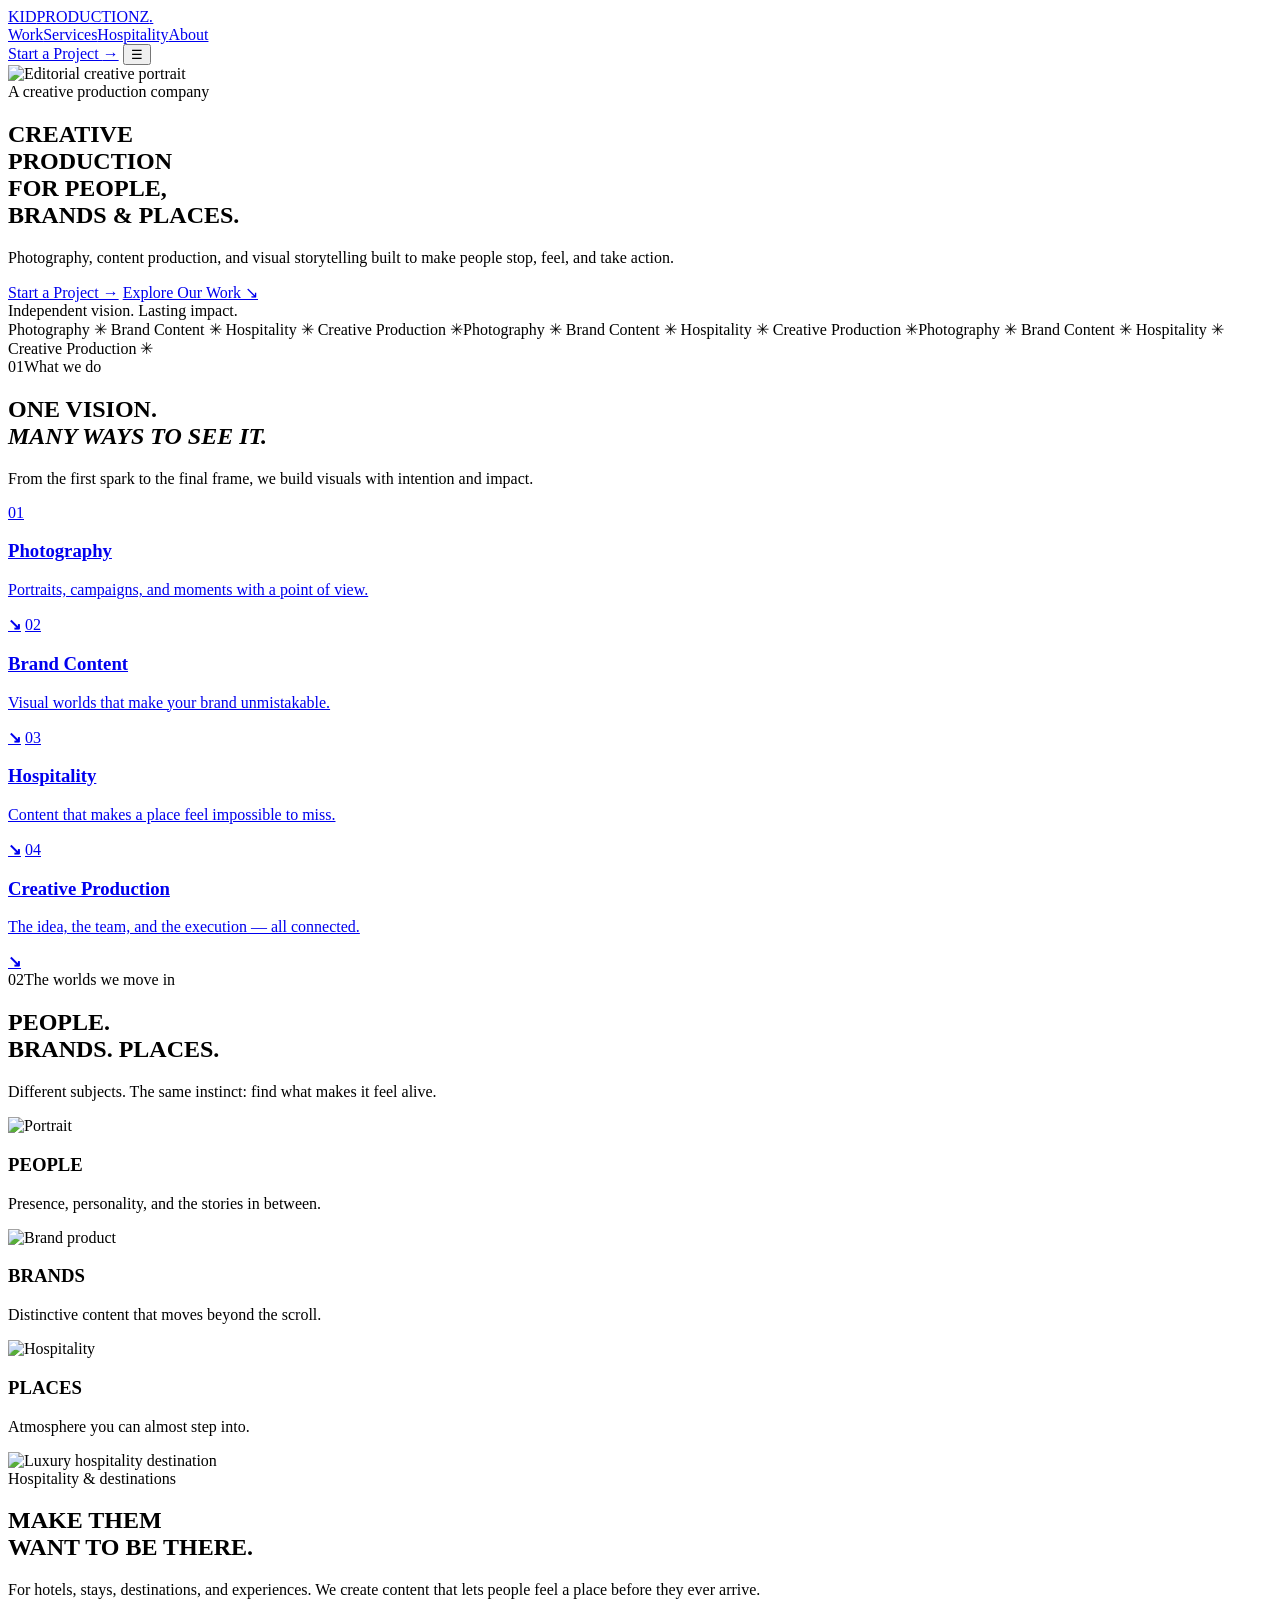
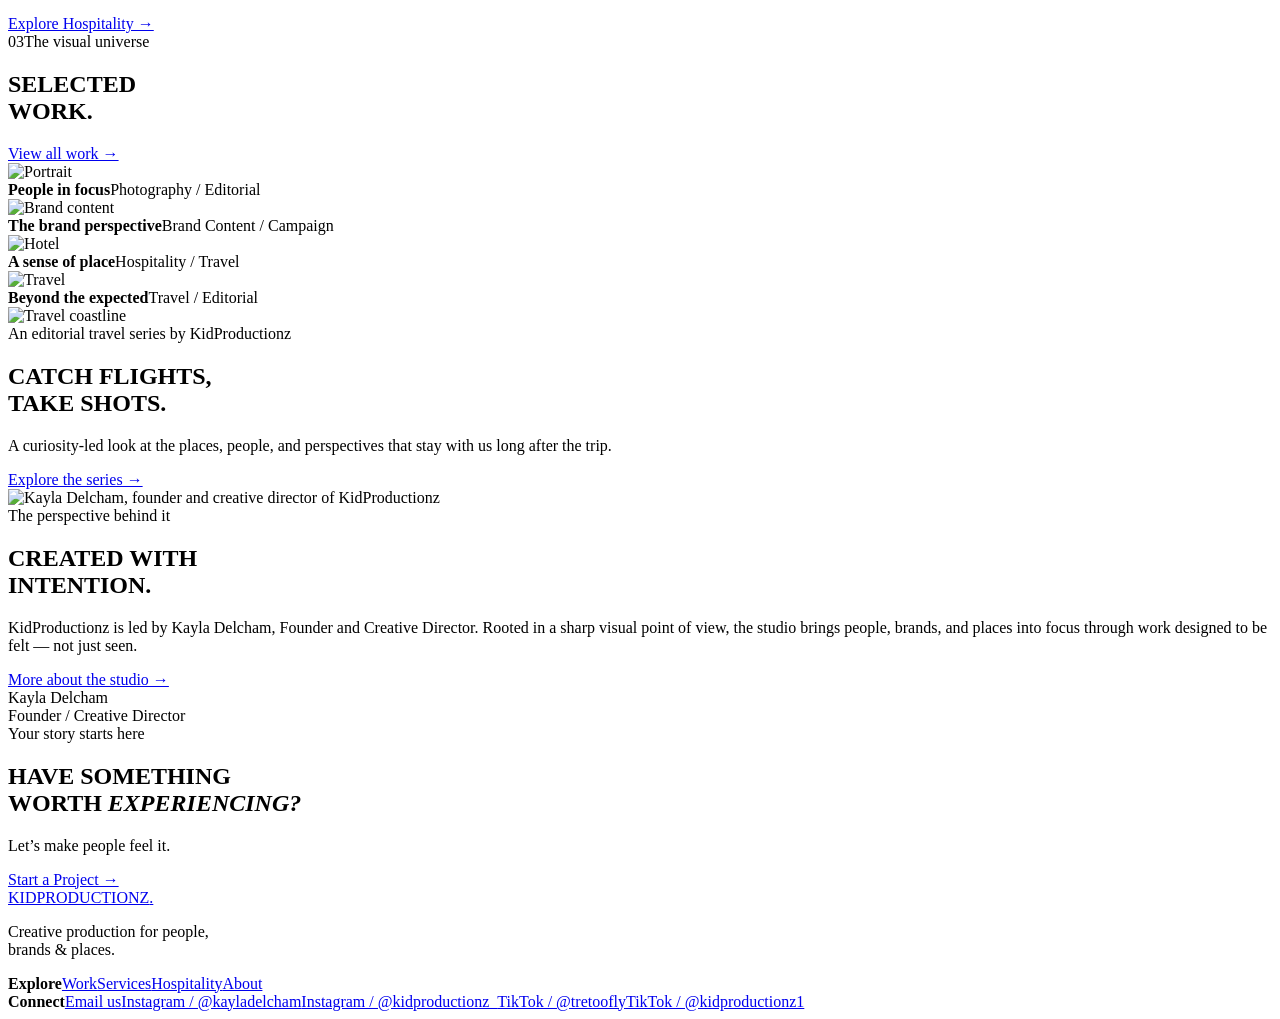
==== index.html @ 5177ef19 "Migrate KidProductionz site from Lovable" ====
<!doctype html>
<html lang="en">
<head>
  <meta charset="UTF-8" />
  <meta name="viewport" content="width=device-width, initial-scale=1.0" />
  <meta name="description" content="KidProductionz creates photography, brand content, hospitality content, and visual stories that make people stop, feel, and take action." />
  <title>KidProductionz — Creative Production for People, Brands & Places</title>
  <link rel="preconnect" href="https://fonts.googleapis.com">
  <link rel="preconnect" href="https://fonts.gstatic.com" crossorigin>
  <link href="https://fonts.googleapis.com/css2?family=Bebas+Neue&family=Manrope:wght@400;500;600;700;800&display=swap" rel="stylesheet">
  <link rel="stylesheet" href="styles.css" />
</head>
<body>
  <header class="site-header">
    <a class="wordmark" href="./">KID<span>PRODUCTIONZ</span><i>.</i></a>
    <nav class="desktop-nav">
      <a href="work/">Work</a><a href="services/">Services</a><a href="hospitality/">Hospitality</a><a href="about/">About</a>
    </nav>
    <a class="header-cta" href="start-project/">Start a Project <span>→</span></a>
    <button class="menu-toggle" aria-label="Open navigation">☰</button>
  </header>
  <nav class="mobile-nav" hidden>
    <a href="work/">Work</a><a href="services/">Services</a><a href="hospitality/">Hospitality</a><a href="about/">About</a><a href="start-project/">Start a Project</a>
  </nav>

  <main>
    <section class="hero">
      <img class="hero-image" src="https://images.unsplash.com/photo-1515886657613-9f3515b0c78f?auto=format&fit=crop&w=1800&q=85" alt="Editorial creative portrait" />
      <div class="hero-content">
        <span class="eyebrow"><span class="blue-dot"></span>A creative production company</span>
        <h1>CREATIVE<br>PRODUCTION<br>FOR PEOPLE,<br><span>BRANDS & PLACES.</span></h1>
        <div class="hero-bottom">
          <p>Photography, content production, and visual storytelling built to make people stop, feel, and take action.</p>
          <div class="hero-actions">
            <a class="button primary" href="start-project/">Start a Project →</a>
            <a class="text-link" href="work/">Explore Our Work ↘</a>
          </div>
        </div>
      </div>
      <div class="hero-side-note">Independent vision. Lasting impact.</div>
    </section>

    <div class="ticker"><div class="ticker-track"><span>Photography ✳ Brand Content ✳ Hospitality ✳ Creative Production ✳</span><span>Photography ✳ Brand Content ✳ Hospitality ✳ Creative Production ✳</span><span>Photography ✳ Brand Content ✳ Hospitality ✳ Creative Production ✳</span></div></div>

    <section class="section content-wrap">
      <div class="section-label"><span>01</span><span>What we do</span></div>
      <div class="section-lead"><h2>ONE VISION.<br><em>MANY WAYS TO SEE IT.</em></h2><p>From the first spark to the final frame, we build visuals with intention and impact.</p></div>
      <div class="service-list">
        <a href="services/" class="service-row"><span>01</span><h3>Photography</h3><p>Portraits, campaigns, and moments with a point of view.</p><b>↘</b></a>
        <a href="services/" class="service-row"><span>02</span><h3>Brand Content</h3><p>Visual worlds that make your brand unmistakable.</p><b>↘</b></a>
        <a href="services/" class="service-row"><span>03</span><h3>Hospitality</h3><p>Content that makes a place feel impossible to miss.</p><b>↘</b></a>
        <a href="services/" class="service-row"><span>04</span><h3>Creative Production</h3><p>The idea, the team, and the execution — all connected.</p><b>↘</b></a>
      </div>
    </section>

    <section class="section stories">
      <div class="content-wrap">
        <div class="section-label"><span>02</span><span>The worlds we move in</span></div>
        <div class="section-lead"><h2>PEOPLE.<br>BRANDS. PLACES.</h2><p>Different subjects. The same instinct: find what makes it feel alive.</p></div>
        <div class="story-grid">
          <article><img src="https://images.unsplash.com/photo-1524504388940-b1c1722653e1?auto=format&fit=crop&w=900&q=85" alt="Portrait"><div class="story-caption"><h3>PEOPLE</h3><p>Presence, personality, and the stories in between.</p></div></article>
          <article><img src="https://images.unsplash.com/photo-1523275335684-37898b6baf30?auto=format&fit=crop&w=900&q=85" alt="Brand product"><div class="story-caption"><h3>BRANDS</h3><p>Distinctive content that moves beyond the scroll.</p></div></article>
          <article><img src="https://images.unsplash.com/photo-1566073771259-6a8506099945?auto=format&fit=crop&w=1100&q=85" alt="Hospitality"><div class="story-caption"><h3>PLACES</h3><p>Atmosphere you can almost step into.</p></div></article>
        </div>
      </div>
    </section>

    <section class="feature hospitality-feature">
      <img src="https://images.unsplash.com/photo-1566073771259-6a8506099945?auto=format&fit=crop&w=1900&q=85" alt="Luxury hospitality destination">
      <div class="feature-overlay"></div>
      <div class="feature-content content-wrap"><span class="eyebrow"><span class="blue-dot"></span>Hospitality & destinations</span><h2>MAKE THEM<br>WANT TO BE THERE.</h2><p>For hotels, stays, destinations, and experiences. We create content that lets people feel a place before they ever arrive.</p><a class="text-link" href="hospitality/">Explore Hospitality →</a></div>
    </section>

    <section class="section content-wrap">
      <div class="section-label"><span>03</span><span>The visual universe</span></div>
      <div class="work-head"><h2>SELECTED<br>WORK.</h2><a class="text-link" href="work/">View all work →</a></div>
      <div class="work-grid">
        <article><img src="https://images.unsplash.com/photo-1534528741775-53994a69daeb?auto=format&fit=crop&w=1000&q=85" alt="Portrait"><div class="work-meta"><strong>People in focus</strong><span>Photography / Editorial</span></div></article>
        <article><img src="https://images.unsplash.com/photo-1542291026-7eec264c27ff?auto=format&fit=crop&w=1000&q=85" alt="Brand content"><div class="work-meta"><strong>The brand perspective</strong><span>Brand Content / Campaign</span></div></article>
        <article><img src="https://images.unsplash.com/photo-1542314831-068cd1dbfeeb?auto=format&fit=crop&w=1200&q=85" alt="Hotel"><div class="work-meta"><strong>A sense of place</strong><span>Hospitality / Travel</span></div></article>
        <article><img src="https://images.unsplash.com/photo-1507525428034-b723cf961d3e?auto=format&fit=crop&w=1200&q=85" alt="Travel"><div class="work-meta"><strong>Beyond the expected</strong><span>Travel / Editorial</span></div></article>
      </div>
    </section>

    <section class="feature flights-feature">
      <img src="https://images.unsplash.com/photo-1507525428034-b723cf961d3e?auto=format&fit=crop&w=1900&q=85" alt="Travel coastline">
      <div class="feature-overlay"></div>
      <div class="feature-content content-wrap"><span class="eyebrow"><span class="blue-dot"></span>An editorial travel series by KidProductionz</span><h2>CATCH FLIGHTS,<br>TAKE SHOTS.</h2><p>A curiosity-led look at the places, people, and perspectives that stay with us long after the trip.</p><a class="text-link" href="work/">Explore the series →</a></div>
    </section>

    <section class="founder section content-wrap">
      <div class="founder-visual"><img src="assets/kayla-founder.webp" alt="Kayla Delcham, founder and creative director of KidProductionz"></div>
      <div class="founder-copy"><span class="eyebrow"><span class="blue-dot"></span>The perspective behind it</span><h2>CREATED WITH<br>INTENTION.</h2><p>KidProductionz is led by Kayla Delcham, Founder and Creative Director. Rooted in a sharp visual point of view, the studio brings people, brands, and places into focus through work designed to be felt — not just seen.</p><a class="text-link" href="about/">More about the studio →</a><div class="founder-signoff">Kayla Delcham<br><span>Founder / Creative Director</span></div></div>
    </section>

    <section class="project-cta"><div class="content-wrap"><span class="eyebrow">Your story starts here</span><h2>HAVE SOMETHING<br>WORTH <em>EXPERIENCING?</em></h2><div class="cta-bottom"><p>Let’s make people feel it.</p><a class="button dark" href="start-project/">Start a Project →</a></div></div></section>
  </main>

  <footer class="site-footer content-wrap"><div><a class="footer-wordmark" href="./">KIDPRODUCTIONZ<span>.</span></a><p>Creative production for people,<br>brands & places.</p></div><div class="footer-links"><div><b>Explore</b><a href="work/">Work</a><a href="services/">Services</a><a href="hospitality/">Hospitality</a><a href="about/">About</a></div><div><b>Connect</b><a href="mailto:kid.productionz1@gmail.com">Email us</a><a href="https://instagram.com/kayladelcham">Instagram / @kayladelcham</a><a href="https://instagram.com/kidproductionz_">Instagram / @kidproductionz_</a><a href="https://tiktok.com/@tretoofly">TikTok / @tretoofly</a><a href="https://tiktok.com/@kidproductionz1">TikTok / @kidproductionz1</a></div></div></footer>
  <script src="script.js"></script>
</body>
</html>
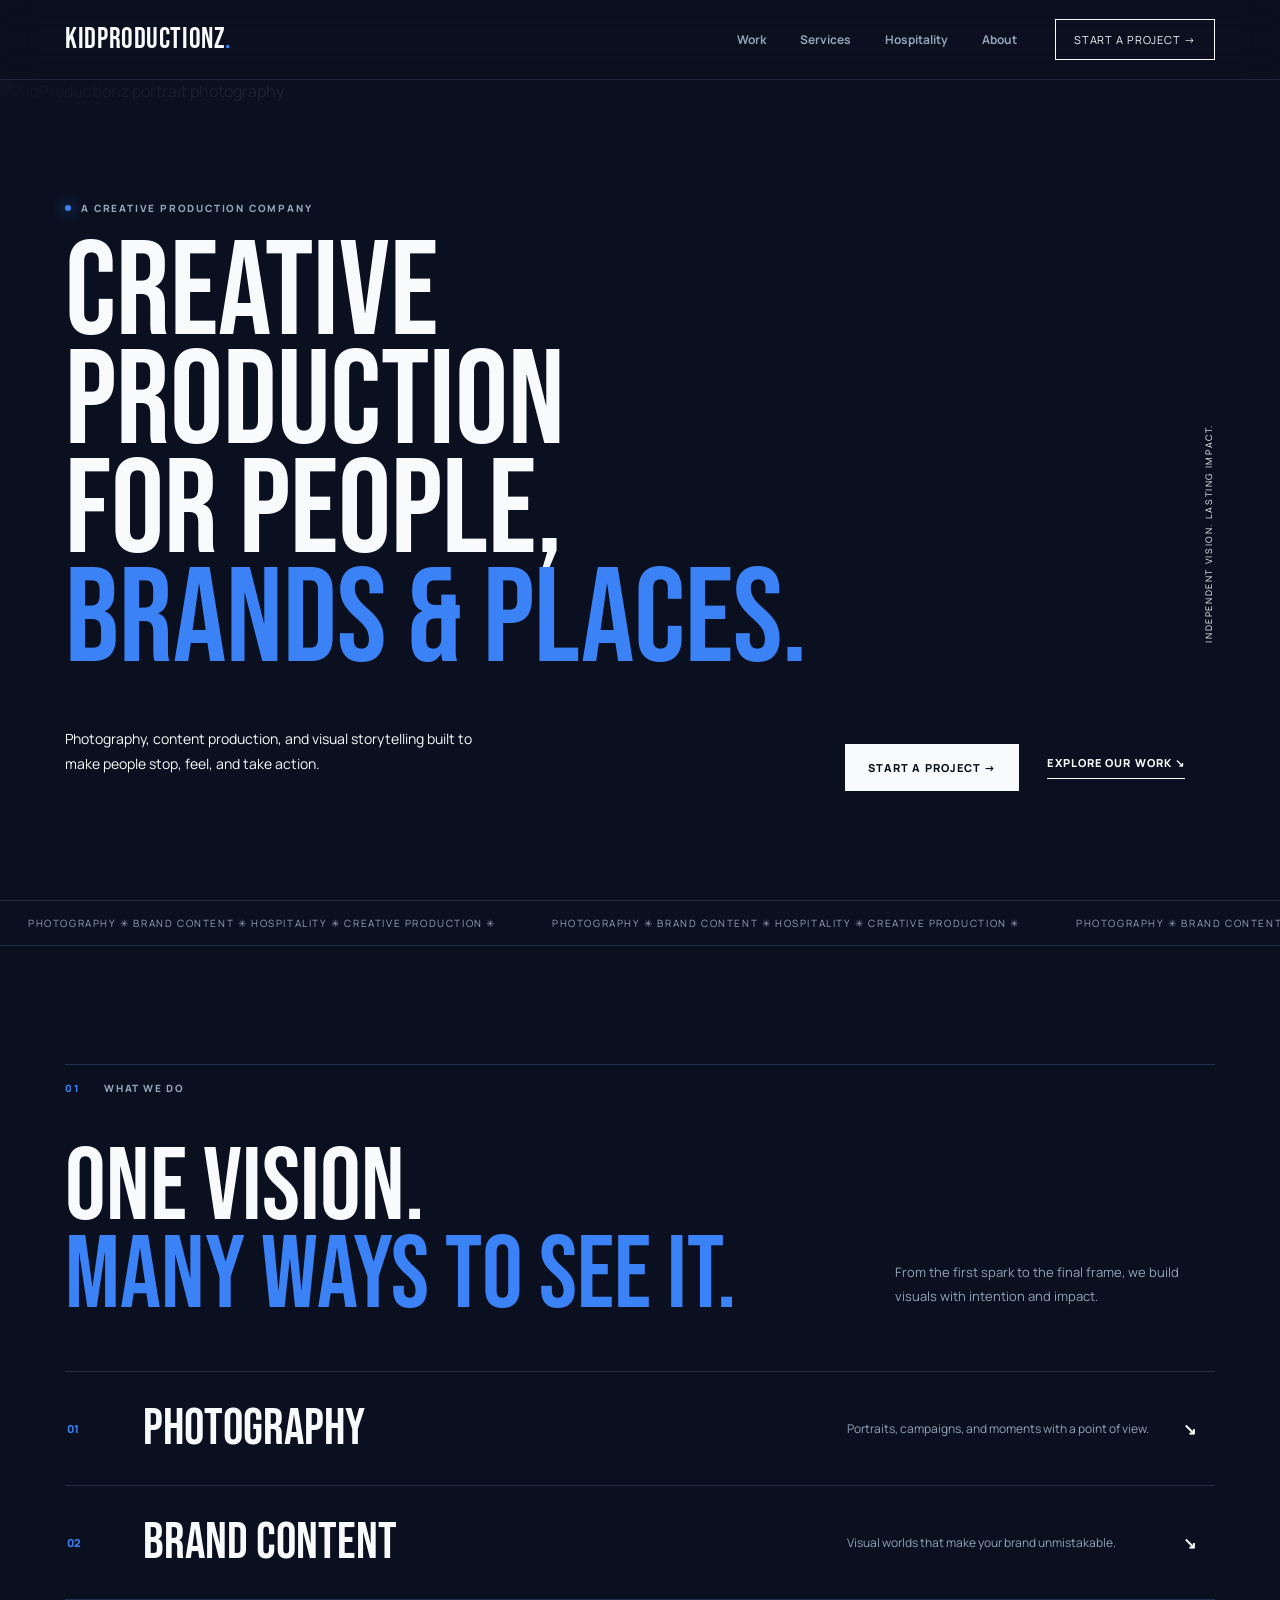
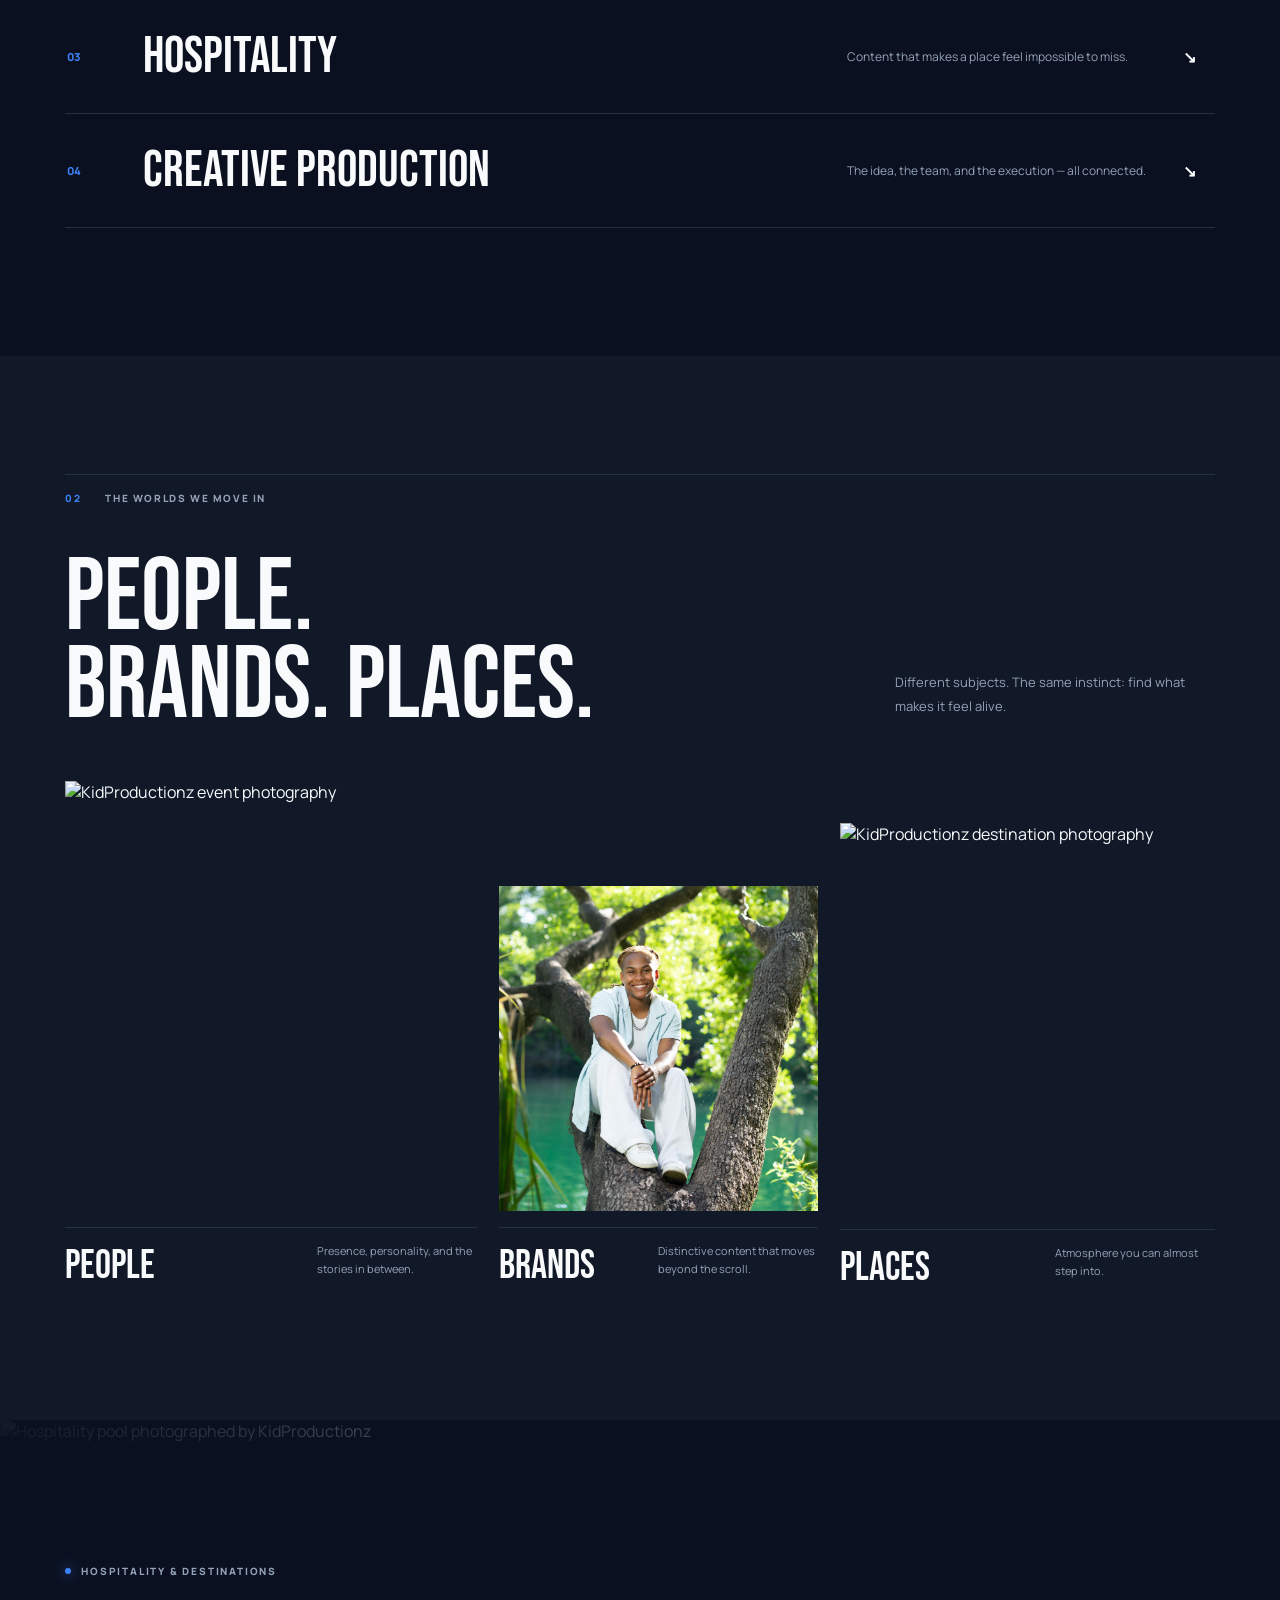
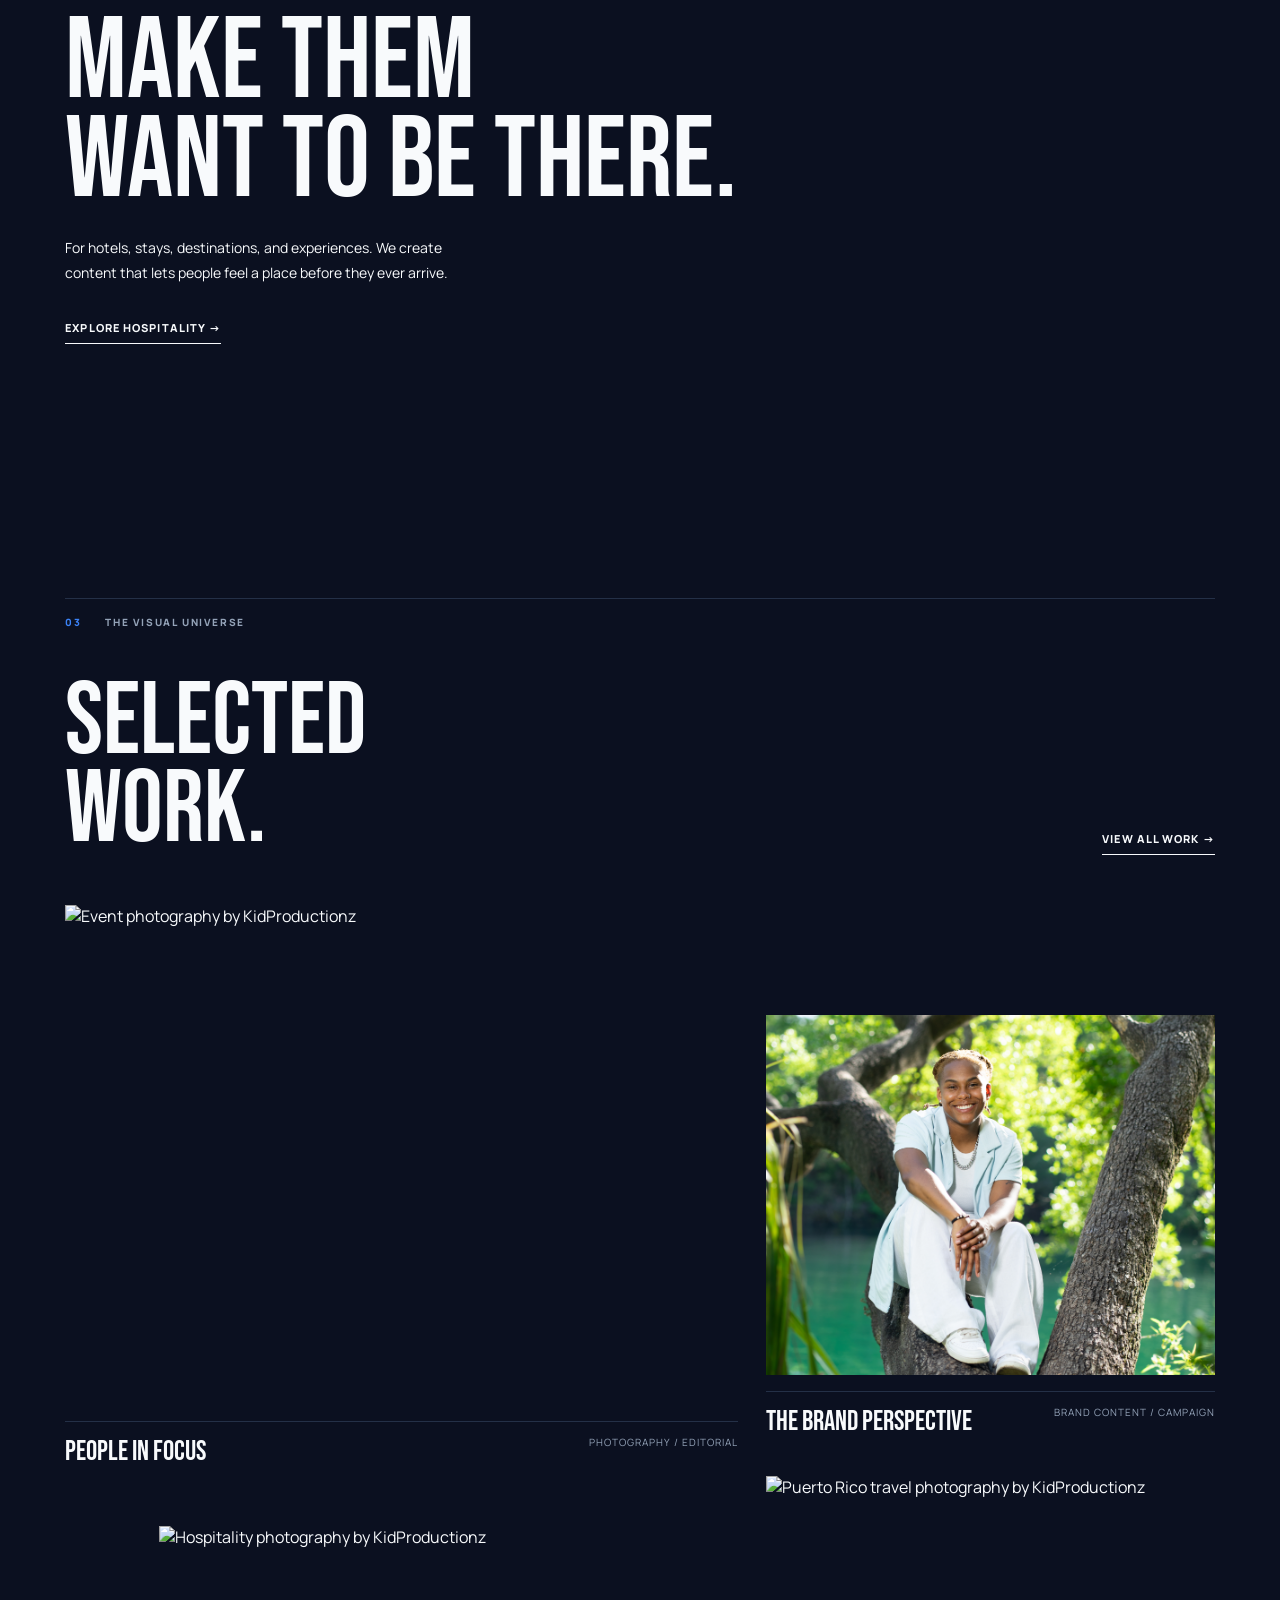
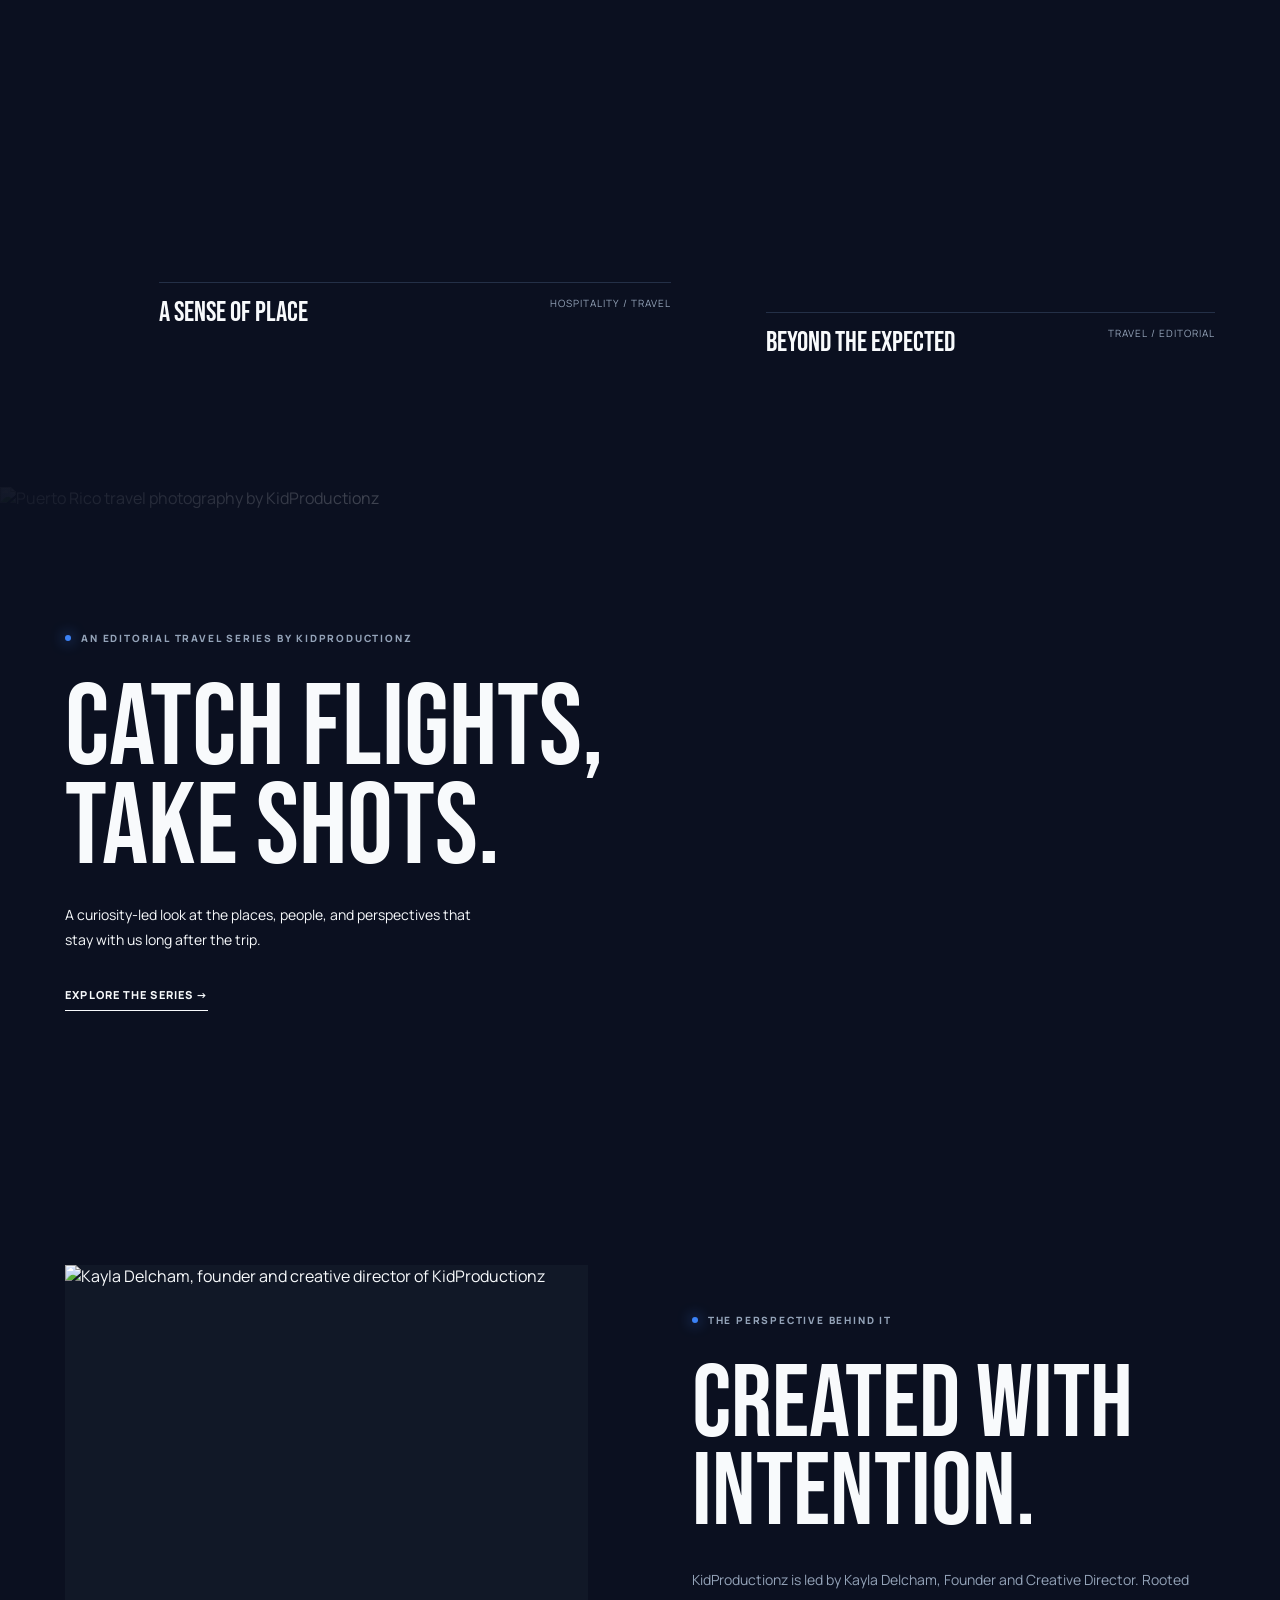
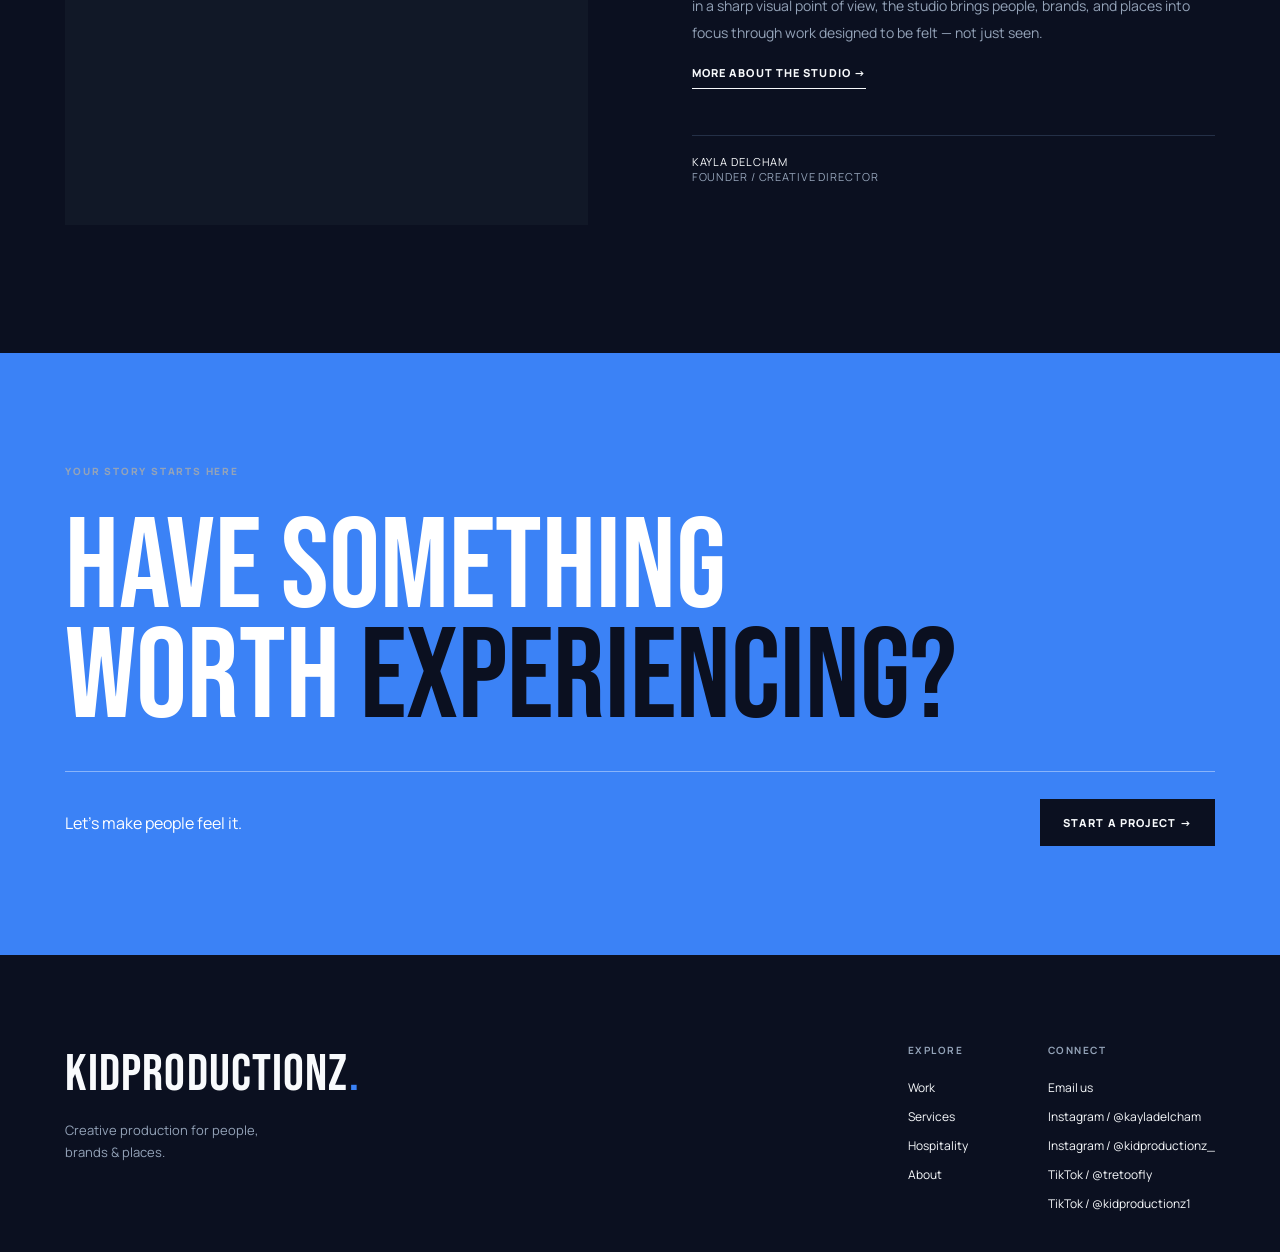
==== commit 910c9d94: "Replace homepage stock images with KidProductionz photography" ====
--- a/index.html
+++ b/index.html
@@ -25,7 +25,7 @@
 
   <main>
     <section class="hero">
-      <img class="hero-image" src="https://images.unsplash.com/photo-1515886657613-9f3515b0c78f?auto=format&fit=crop&w=1800&q=85" alt="Editorial creative portrait" />
+      <img class="hero-image" src="assets/tree-portrait.webp" alt="KidProductionz portrait photography" style="object-position:center 38%" />
       <div class="hero-content">
         <span class="eyebrow"><span class="blue-dot"></span>A creative production company</span>
         <h1>CREATIVE<br>PRODUCTION<br>FOR PEOPLE,<br><span>BRANDS & PLACES.</span></h1>
@@ -58,15 +58,15 @@
         <div class="section-label"><span>02</span><span>The worlds we move in</span></div>
         <div class="section-lead"><h2>PEOPLE.<br>BRANDS. PLACES.</h2><p>Different subjects. The same instinct: find what makes it feel alive.</p></div>
         <div class="story-grid">
-          <article><img src="https://images.unsplash.com/photo-1524504388940-b1c1722653e1?auto=format&fit=crop&w=900&q=85" alt="Portrait"><div class="story-caption"><h3>PEOPLE</h3><p>Presence, personality, and the stories in between.</p></div></article>
-          <article><img src="https://images.unsplash.com/photo-1523275335684-37898b6baf30?auto=format&fit=crop&w=900&q=85" alt="Brand product"><div class="story-caption"><h3>BRANDS</h3><p>Distinctive content that moves beyond the scroll.</p></div></article>
-          <article><img src="https://images.unsplash.com/photo-1566073771259-6a8506099945?auto=format&fit=crop&w=1100&q=85" alt="Hospitality"><div class="story-caption"><h3>PLACES</h3><p>Atmosphere you can almost step into.</p></div></article>
+          <article><img src="assets/event-people.webp" alt="KidProductionz event photography" style="object-position:center 40%"><div class="story-caption"><h3>PEOPLE</h3><p>Presence, personality, and the stories in between.</p></div></article>
+          <article><img src="DSC02371.jpg" alt="KidProductionz brand photography"><div class="story-caption"><h3>BRANDS</h3><p>Distinctive content that moves beyond the scroll.</p></div></article>
+          <article><img src="assets/statue.webp" alt="KidProductionz destination photography" style="object-position:center 44%"><div class="story-caption"><h3>PLACES</h3><p>Atmosphere you can almost step into.</p></div></article>
         </div>
       </div>
     </section>
 
     <section class="feature hospitality-feature">
-      <img src="https://images.unsplash.com/photo-1566073771259-6a8506099945?auto=format&fit=crop&w=1900&q=85" alt="Luxury hospitality destination">
+      <img src="assets/pool.webp" alt="Hospitality pool photographed by KidProductionz" style="object-position:center 55%">
       <div class="feature-overlay"></div>
       <div class="feature-content content-wrap"><span class="eyebrow"><span class="blue-dot"></span>Hospitality & destinations</span><h2>MAKE THEM<br>WANT TO BE THERE.</h2><p>For hotels, stays, destinations, and experiences. We create content that lets people feel a place before they ever arrive.</p><a class="text-link" href="hospitality/">Explore Hospitality →</a></div>
     </section>
@@ -75,21 +75,21 @@
       <div class="section-label"><span>03</span><span>The visual universe</span></div>
       <div class="work-head"><h2>SELECTED<br>WORK.</h2><a class="text-link" href="work/">View all work →</a></div>
       <div class="work-grid">
-        <article><img src="https://images.unsplash.com/photo-1534528741775-53994a69daeb?auto=format&fit=crop&w=1000&q=85" alt="Portrait"><div class="work-meta"><strong>People in focus</strong><span>Photography / Editorial</span></div></article>
-        <article><img src="https://images.unsplash.com/photo-1542291026-7eec264c27ff?auto=format&fit=crop&w=1000&q=85" alt="Brand content"><div class="work-meta"><strong>The brand perspective</strong><span>Brand Content / Campaign</span></div></article>
-        <article><img src="https://images.unsplash.com/photo-1542314831-068cd1dbfeeb?auto=format&fit=crop&w=1200&q=85" alt="Hotel"><div class="work-meta"><strong>A sense of place</strong><span>Hospitality / Travel</span></div></article>
-        <article><img src="https://images.unsplash.com/photo-1507525428034-b723cf961d3e?auto=format&fit=crop&w=1200&q=85" alt="Travel"><div class="work-meta"><strong>Beyond the expected</strong><span>Travel / Editorial</span></div></article>
+        <article><img src="assets/event-people.webp" alt="Event photography by KidProductionz" style="object-position:center 42%"><div class="work-meta"><strong>People in focus</strong><span>Photography / Editorial</span></div></article>
+        <article><img src="DSC02371.jpg" alt="Brand content by KidProductionz"><div class="work-meta"><strong>The brand perspective</strong><span>Brand Content / Campaign</span></div></article>
+        <article><img src="assets/pool.webp" alt="Hospitality photography by KidProductionz" style="object-position:center 58%"><div class="work-meta"><strong>A sense of place</strong><span>Hospitality / Travel</span></div></article>
+        <article><img src="assets/puerto-rico-sign.webp" alt="Puerto Rico travel photography by KidProductionz" style="object-position:center 48%"><div class="work-meta"><strong>Beyond the expected</strong><span>Travel / Editorial</span></div></article>
       </div>
     </section>
 
     <section class="feature flights-feature">
-      <img src="https://images.unsplash.com/photo-1507525428034-b723cf961d3e?auto=format&fit=crop&w=1900&q=85" alt="Travel coastline">
+      <img src="assets/puerto-rico-sign.webp" alt="Puerto Rico travel photography by KidProductionz" style="object-position:center 48%">
       <div class="feature-overlay"></div>
       <div class="feature-content content-wrap"><span class="eyebrow"><span class="blue-dot"></span>An editorial travel series by KidProductionz</span><h2>CATCH FLIGHTS,<br>TAKE SHOTS.</h2><p>A curiosity-led look at the places, people, and perspectives that stay with us long after the trip.</p><a class="text-link" href="work/">Explore the series →</a></div>
     </section>
 
     <section class="founder section content-wrap">
-      <div class="founder-visual"><img src="assets/kayla-founder.webp" alt="Kayla Delcham, founder and creative director of KidProductionz"></div>
+      <div class="founder-visual"><img src="assets/founder-camera.webp" alt="Kayla Delcham, founder and creative director of KidProductionz" style="object-position:center 30%"></div>
       <div class="founder-copy"><span class="eyebrow"><span class="blue-dot"></span>The perspective behind it</span><h2>CREATED WITH<br>INTENTION.</h2><p>KidProductionz is led by Kayla Delcham, Founder and Creative Director. Rooted in a sharp visual point of view, the studio brings people, brands, and places into focus through work designed to be felt — not just seen.</p><a class="text-link" href="about/">More about the studio →</a><div class="founder-signoff">Kayla Delcham<br><span>Founder / Creative Director</span></div></div>
     </section>
 
--- a/styles.css
+++ b/styles.css
@@ -0,0 +1,14 @@
+@import url('https://fonts.googleapis.com/css2?family=Bebas+Neue&family=Manrope:wght@400;500;600;700;800&display=swap');
+:root{--bg:#0b1020;--surface:#111827;--surface2:#172033;--border:#243047;--text:#f8fafc;--muted:#94a3b8;--blue:#3b82f6;--font:'Manrope',sans-serif;--display:'Bebas Neue',Impact,sans-serif}
+*{box-sizing:border-box}html{scroll-behavior:smooth}body{margin:0;background:var(--bg);color:var(--text);font-family:var(--font)}a{color:inherit;text-decoration:none}img{max-width:100%;display:block}.content-wrap{max-width:1580px;margin:auto;padding-left:5.1%;padding-right:5.1%}
+.site-header{position:fixed;z-index:50;top:0;left:0;right:0;height:80px;display:flex;align-items:center;padding:0 5.1%;gap:38px;background:rgba(11,16,32,.82);backdrop-filter:blur(18px);border-bottom:1px solid rgba(36,48,71,.7)}.wordmark,.footer-wordmark{font-family:var(--display);font-size:29px;letter-spacing:.02em}.wordmark i,.footer-wordmark span{color:var(--blue);font-style:normal}.desktop-nav{margin-left:auto;display:flex;gap:34px}.desktop-nav a{font-size:12px;font-weight:700;color:var(--muted)}.desktop-nav a:hover{color:var(--text)}.header-cta{border:1px solid var(--text);padding:12px 18px;font-size:11px;text-transform:uppercase;letter-spacing:.08em}.menu-toggle{display:none;margin-left:auto;background:none;border:0;color:var(--text);font-size:24px}.mobile-nav{position:fixed;z-index:49;top:64px;left:0;right:0;background:var(--bg);padding:20px 6%;border-bottom:1px solid var(--border)}.mobile-nav a{display:block;font-family:var(--display);font-size:36px;border-bottom:1px solid var(--border);padding:10px 0}main{padding-top:80px}
+.eyebrow{display:inline-flex;align-items:center;gap:10px;text-transform:uppercase;font-size:10px;letter-spacing:.18em;font-weight:800;color:var(--muted)}.blue-dot{width:6px;height:6px;border-radius:50%;background:var(--blue);box-shadow:0 0 14px var(--blue)}
+.hero{min-height:calc(100svh - 80px);position:relative;display:flex;align-items:flex-end;overflow:hidden}.hero-image{position:absolute;inset:0;width:100%;height:100%;object-fit:cover;filter:saturate(.82) brightness(.68)}.hero:after{content:'';position:absolute;inset:0;background:linear-gradient(90deg,rgba(11,16,32,.98) 0%,rgba(11,16,32,.84) 30%,rgba(11,16,32,.32) 62%,rgba(11,16,32,.06) 100%),linear-gradient(0deg,var(--bg) 0%,rgba(11,16,32,.2) 42%,transparent 75%)}.hero-content{position:relative;z-index:2;width:100%;max-width:1580px;margin:auto;padding:80px 5.1% 76px}.hero h1{font-family:var(--display);font-size:clamp(80px,10.4vw,172px);line-height:.82;font-weight:400;margin:24px 0 0;max-width:1150px}.hero h1 span{color:var(--blue)}.hero-bottom{display:flex;justify-content:space-between;align-items:flex-end;gap:40px;margin-top:36px;max-width:1120px}.hero-bottom p{max-width:420px;font-size:14px;line-height:1.8}.hero-actions{display:flex;gap:28px;align-items:center;flex-wrap:wrap}.button{display:inline-flex;align-items:center;justify-content:center;padding:15px 22px;text-transform:uppercase;font-size:11px;letter-spacing:.1em;font-weight:800;border:1px solid var(--text)}.button.primary{background:var(--text);color:var(--bg)}.button.dark{background:var(--bg);color:var(--text);border-color:var(--bg)}.text-link{display:inline-flex;gap:12px;border-bottom:1px solid currentColor;padding-bottom:8px;text-transform:uppercase;font-size:11px;font-weight:800;letter-spacing:.1em}.hero-side-note{position:absolute;z-index:2;right:5.1%;top:42%;writing-mode:vertical-rl;transform:rotate(180deg);text-transform:uppercase;font-size:9px;letter-spacing:.18em}.ticker{overflow:hidden;border-top:1px solid var(--border);border-bottom:1px solid var(--border)}.ticker-track{display:flex;width:max-content;white-space:nowrap;animation:ticker 28s linear infinite}.ticker span{padding:15px 28px;font-size:10px;text-transform:uppercase;letter-spacing:.16em;color:var(--muted)}@keyframes ticker{to{transform:translateX(-33.333%)}}
+.section{padding-top:118px;padding-bottom:128px}.section-label{border-top:1px solid var(--border);padding-top:16px;display:flex;gap:24px;text-transform:uppercase;font-size:10px;letter-spacing:.16em;color:var(--muted);font-weight:800}.section-label span:first-child{color:var(--blue)}.section-lead,.work-head{display:flex;justify-content:space-between;align-items:flex-end;gap:36px;margin:50px 0}.section-lead h2,.work-head h2,.feature-content h2,.founder-copy h2,.page-intro h1,.project-cta h2{font-family:var(--display);font-weight:400;line-height:.86;margin:0}.section-lead h2,.work-head h2{font-size:clamp(64px,8vw,120px)}.section-lead h2 em,.project-cta h2 em{font-style:normal;color:var(--blue)}.section-lead p{max-width:320px;color:var(--muted);font-size:13px;line-height:1.8}.service-list{border-top:1px solid var(--border)}.service-row{display:grid;grid-template-columns:60px 1fr 320px 30px;gap:16px;align-items:center;border-bottom:1px solid var(--border);padding:26px 2px}.service-row>span{color:var(--blue);font-size:11px;font-weight:800}.service-row h3{font-family:var(--display);font-size:clamp(38px,4vw,62px);font-weight:400;margin:0}.service-row p{color:var(--muted);font-size:12px;line-height:1.6}.service-row:hover{padding-left:12px;color:var(--blue)}
+.stories{background:var(--surface)}.story-grid{display:grid;grid-template-columns:1.1fr .85fr 1fr;gap:22px;align-items:start}.story-grid article:nth-child(2){margin-top:105px}.story-grid article:nth-child(3){margin-top:42px}.story-grid img{width:100%;height:430px;object-fit:cover}.story-grid article:nth-child(2) img{height:325px}.story-grid article:nth-child(3) img{height:390px}.story-caption{display:flex;justify-content:space-between;gap:18px;border-top:1px solid var(--border);margin-top:16px;padding-top:14px}.story-caption h3{font-family:var(--display);font-size:40px;margin:0;font-weight:400}.story-caption p{max-width:160px;margin:0;color:var(--muted);font-size:11px;line-height:1.6}
+.feature{position:relative;min-height:660px;display:flex;align-items:center;overflow:hidden}.feature>img{position:absolute;inset:0;width:100%;height:100%;object-fit:cover}.feature-overlay{position:absolute;inset:0;background:linear-gradient(90deg,rgba(11,16,32,.96),rgba(11,16,32,.74) 36%,rgba(11,16,32,.08) 82%),linear-gradient(0deg,rgba(11,16,32,.72),transparent 60%)}.feature-content{position:relative;z-index:2;width:100%}.feature-content h2{font-size:clamp(72px,9vw,138px);margin:34px 0 24px;max-width:850px}.feature-content p{max-width:430px;line-height:1.8;font-size:14px;margin-bottom:30px}.work-grid{display:grid;grid-template-columns:1.2fr .8fr;gap:58px 28px}.work-grid article:nth-child(2){margin-top:110px}.work-grid article:nth-child(3){width:76%;margin-left:14%}.work-grid article:nth-child(4){margin-top:-50px}.work-grid img{width:100%;height:500px;object-fit:cover}.work-grid article:nth-child(2) img{height:360px}.work-grid article:nth-child(3) img{height:340px}.work-grid article:nth-child(4) img{height:420px}.work-meta{display:flex;justify-content:space-between;gap:18px;border-top:1px solid var(--border);margin-top:16px;padding-top:13px}.work-meta strong{font-family:var(--display);font-size:28px;font-weight:400}.work-meta span{color:var(--muted);font-size:10px;text-transform:uppercase;letter-spacing:.1em;text-align:right}
+.founder{display:grid;grid-template-columns:1fr 1fr;gap:9%;align-items:center}.founder-visual{height:560px;overflow:hidden;background:var(--surface)}.founder-visual img{width:100%;height:100%;object-fit:cover}.founder-copy h2{font-size:clamp(70px,8vw,124px);margin:34px 0 28px}.founder-copy p{max-width:500px;color:var(--muted);line-height:1.9;font-size:14px}.founder-signoff{border-top:1px solid var(--border);margin-top:46px;padding-top:18px;text-transform:uppercase;font-size:11px;letter-spacing:.08em}.founder-signoff span{color:var(--muted)}.project-cta{background:var(--blue);color:#fff;padding:105px 0}.project-cta h2{font-size:clamp(72px,10vw,155px);margin:34px 0 36px}.project-cta h2 em{color:var(--bg)}.cta-bottom{border-top:1px solid rgba(255,255,255,.4);padding-top:24px;display:flex;justify-content:space-between;align-items:center}
+.site-footer{display:flex;justify-content:space-between;gap:60px;padding-top:88px;padding-bottom:40px}.footer-wordmark{font-size:52px}.site-footer p{color:var(--muted);font-size:13px;line-height:1.75}.footer-links{display:flex;gap:80px}.footer-links>div{display:flex;flex-direction:column;gap:12px}.footer-links b{text-transform:uppercase;font-size:10px;letter-spacing:.15em;color:var(--muted);margin-bottom:10px}.footer-links a{font-size:12px}
+.page-intro{padding:110px 0 90px;border-bottom:1px solid var(--border)}.page-intro h1{font-size:clamp(82px,12vw,180px);text-transform:uppercase;margin:36px 0}.page-intro p{max-width:560px;color:var(--muted);font-size:15px;line-height:1.8}.interior-grid{display:grid;grid-template-columns:1fr 1fr;gap:8%;align-items:start}.interior-grid h2{font-family:var(--display);font-size:clamp(64px,7vw,106px);line-height:.86;font-weight:400;margin:0}.interior-grid p{color:var(--muted);line-height:1.9;font-size:14px}.detail-list{margin-top:60px;border-top:1px solid var(--border)}.detail-row{display:grid;grid-template-columns:70px 1fr 1fr;gap:30px;padding:30px 0;border-bottom:1px solid var(--border)}.detail-row span{color:var(--blue);font-weight:800}.detail-row h3{font-family:var(--display);font-size:52px;font-weight:400;margin:0}.detail-row p{color:var(--muted);line-height:1.8;font-size:14px;margin:0}.contact-layout{display:grid;grid-template-columns:.85fr 1.15fr;gap:8%}.contact-form{border-top:1px solid var(--border)}.field{display:flex;flex-direction:column;gap:8px;margin-top:24px}.field label{font-size:10px;text-transform:uppercase;letter-spacing:.12em;font-weight:800}.field input,.field textarea,.field select{background:var(--surface);border:1px solid var(--border);color:var(--text);padding:16px;font:inherit}.field textarea{min-height:150px}.form-row{display:grid;grid-template-columns:1fr 1fr;gap:20px}
+@media(max-width:900px){.desktop-nav,.header-cta{display:none}.menu-toggle{display:block}.hero-bottom,.section-lead,.work-head,.site-footer{align-items:flex-start;flex-direction:column}.service-row{grid-template-columns:42px 1fr 28px}.service-row p{display:none}.story-grid{grid-template-columns:1fr 1fr}.story-grid article:nth-child(3){grid-column:1/-1;width:75%;justify-self:end}.work-grid{gap:40px 15px}.founder{gap:5%}.footer-links{gap:40px}}
+@media(max-width:640px){.site-header{height:64px;padding:0 6%}.wordmark{font-size:24px}main{padding-top:64px}.content-wrap{padding-left:6%;padding-right:6%}.hero{min-height:calc(100svh - 64px)}.hero-content{padding:50px 6% 54px}.hero h1{font-size:clamp(66px,16vw,100px)}.hero-image{filter:saturate(.8) brightness(.52);object-position:58% center}.hero:after{background:linear-gradient(0deg,var(--bg),rgba(11,16,32,.84) 35%,rgba(11,16,32,.15) 100%)}.hero-side-note{display:none}.section{padding-top:80px;padding-bottom:86px}.section-lead h2,.work-head h2{font-size:72px}.story-grid{gap:25px 12px}.story-grid img{height:280px}.story-grid article:nth-child(2){margin-top:55px}.story-grid article:nth-child(2) img{height:220px}.story-grid article:nth-child(3){margin-top:0}.story-grid article:nth-child(3) img{height:240px}.feature{min-height:560px;align-items:flex-end}.feature-content{padding-bottom:65px}.feature-content h2{font-size:72px}.work-grid img{height:300px}.work-grid article:nth-child(2){margin-top:60px}.work-grid article:nth-child(2) img{height:220px}.work-grid article:nth-child(3){width:100%;margin-left:0}.work-grid article:nth-child(4){margin-top:35px}.work-meta{display:block}.work-meta span{display:block;text-align:left;margin-top:5px}.founder{display:flex;flex-direction:column-reverse;gap:48px}.founder-visual{height:390px;width:100%}.founder-copy h2{font-size:78px}.project-cta{padding:80px 0}.project-cta h2{font-size:70px}.cta-bottom{align-items:flex-start;flex-direction:column;gap:25px}.site-footer{padding-top:70px}.footer-links{flex-wrap:wrap}.page-intro{padding:80px 0 65px}.page-intro h1{font-size:76px}.interior-grid,.contact-layout{grid-template-columns:1fr;gap:40px}.detail-row{grid-template-columns:34px 1fr}.detail-row p{grid-column:2}.form-row{grid-template-columns:1fr}}
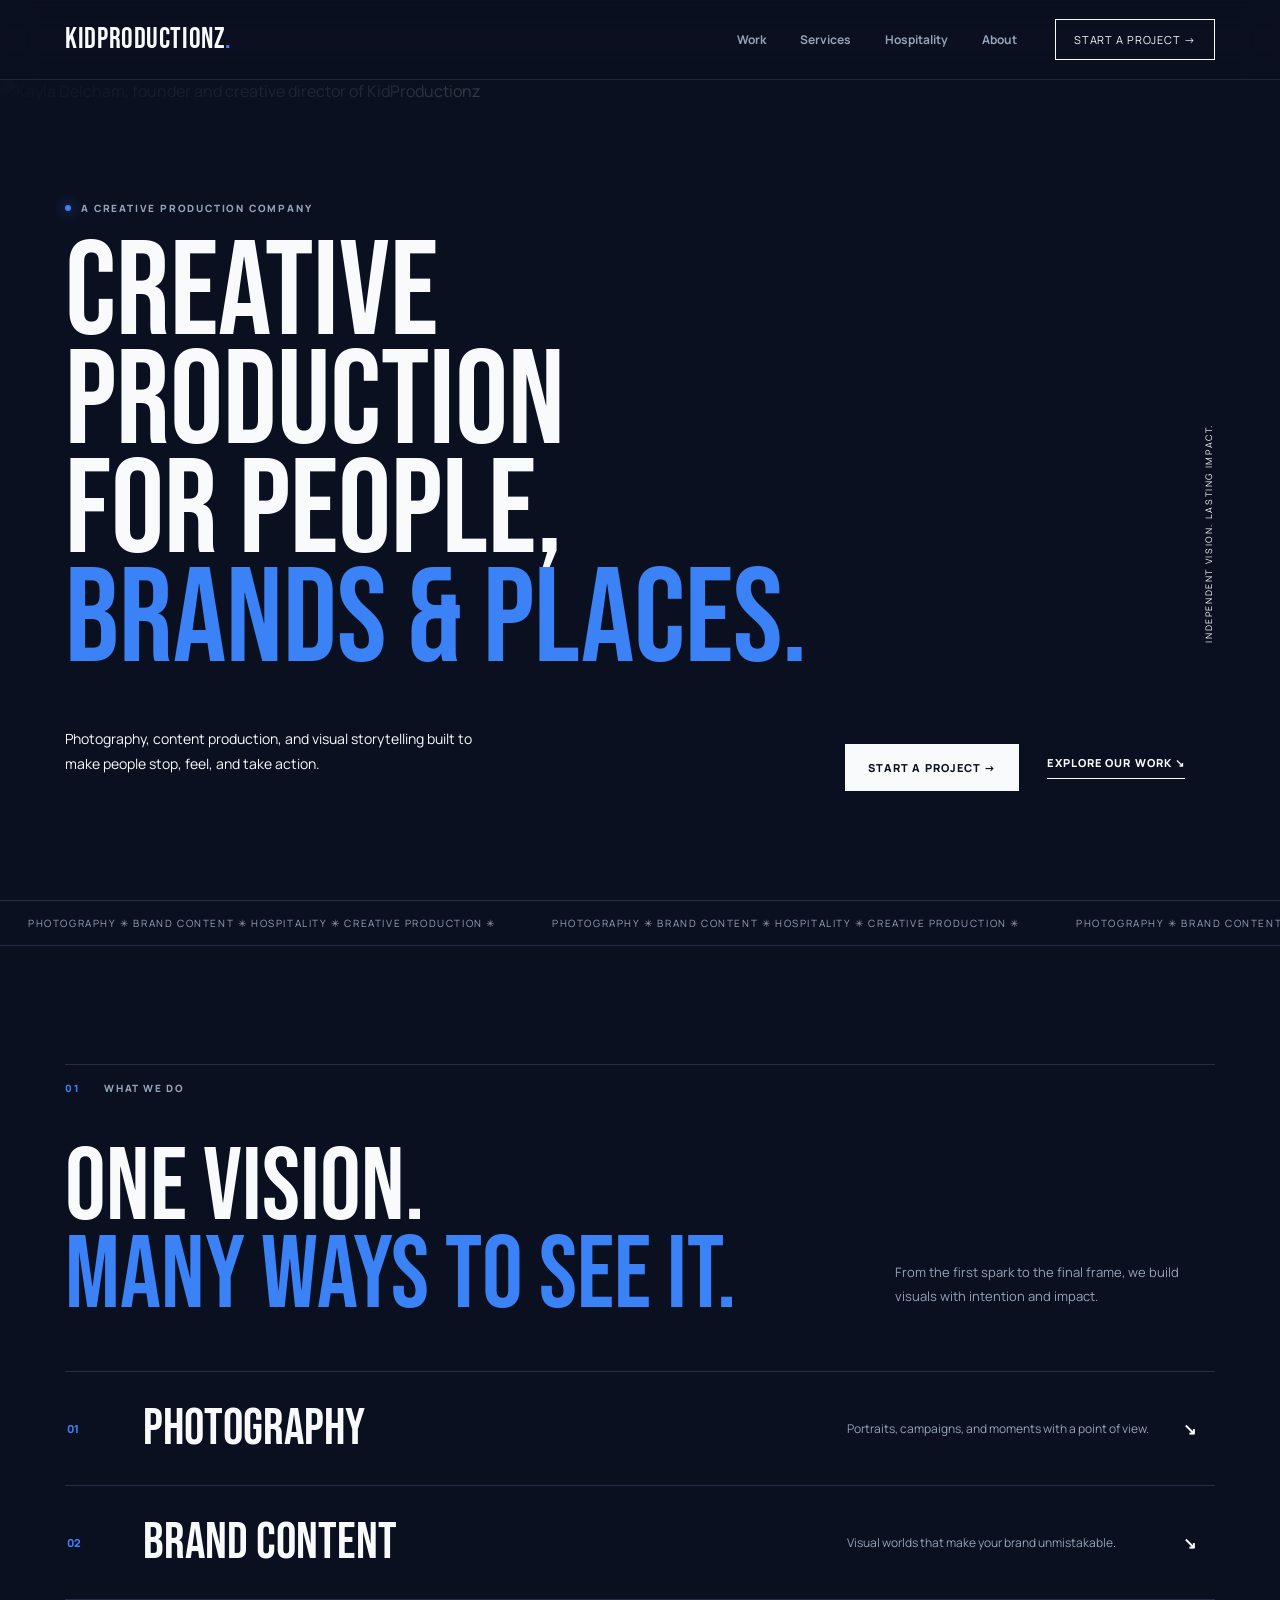
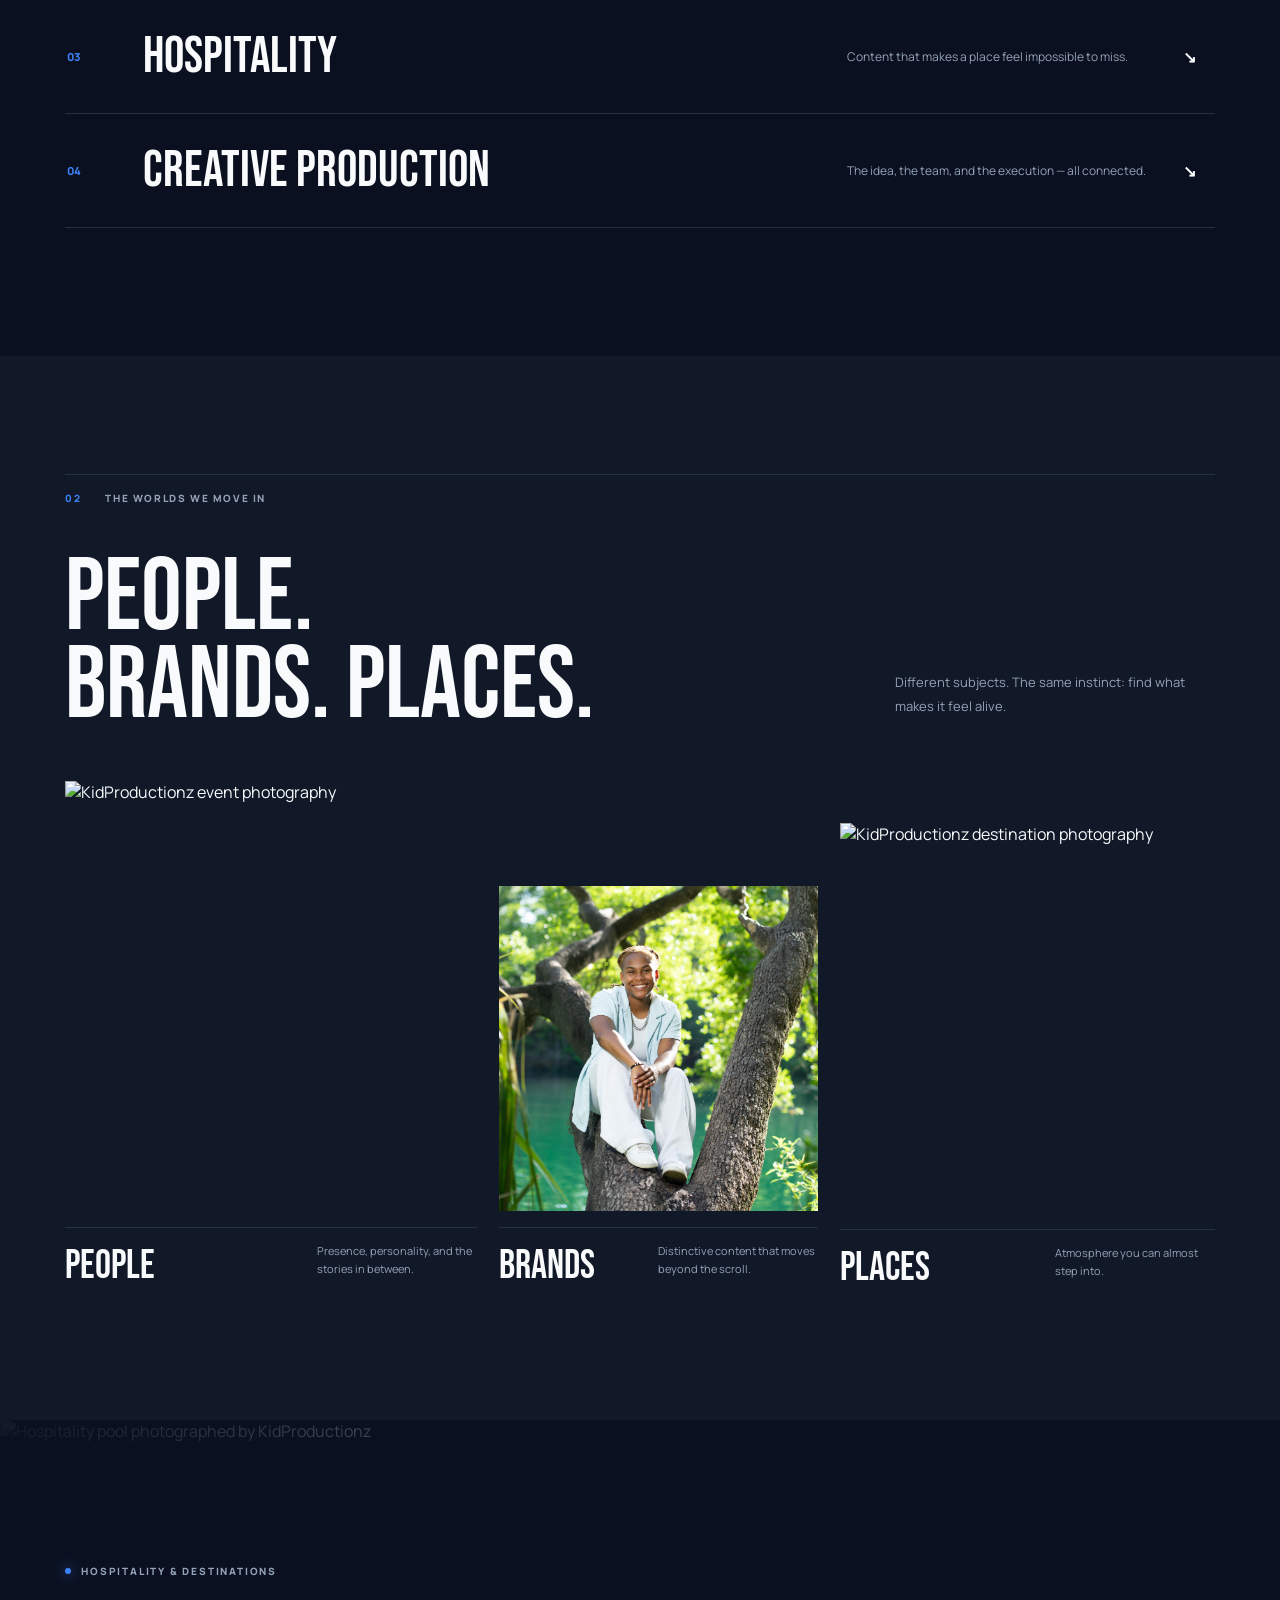
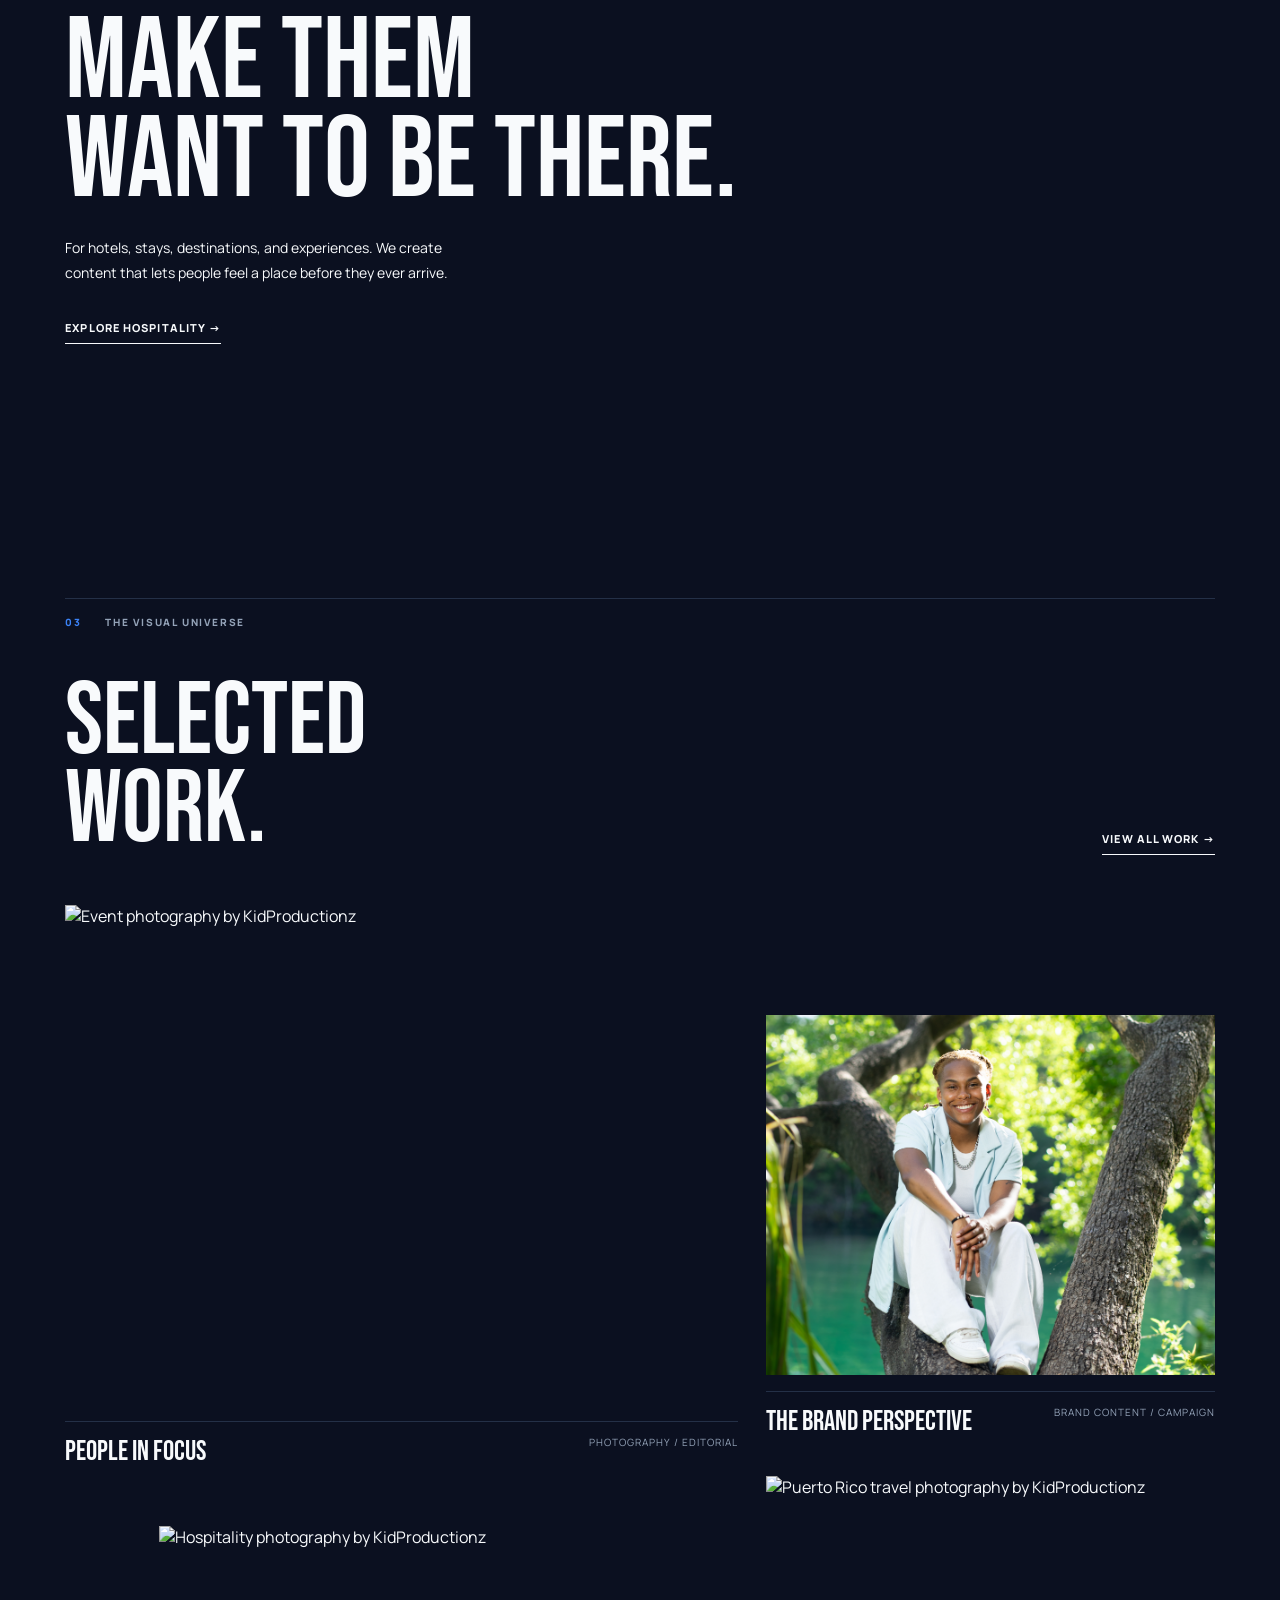
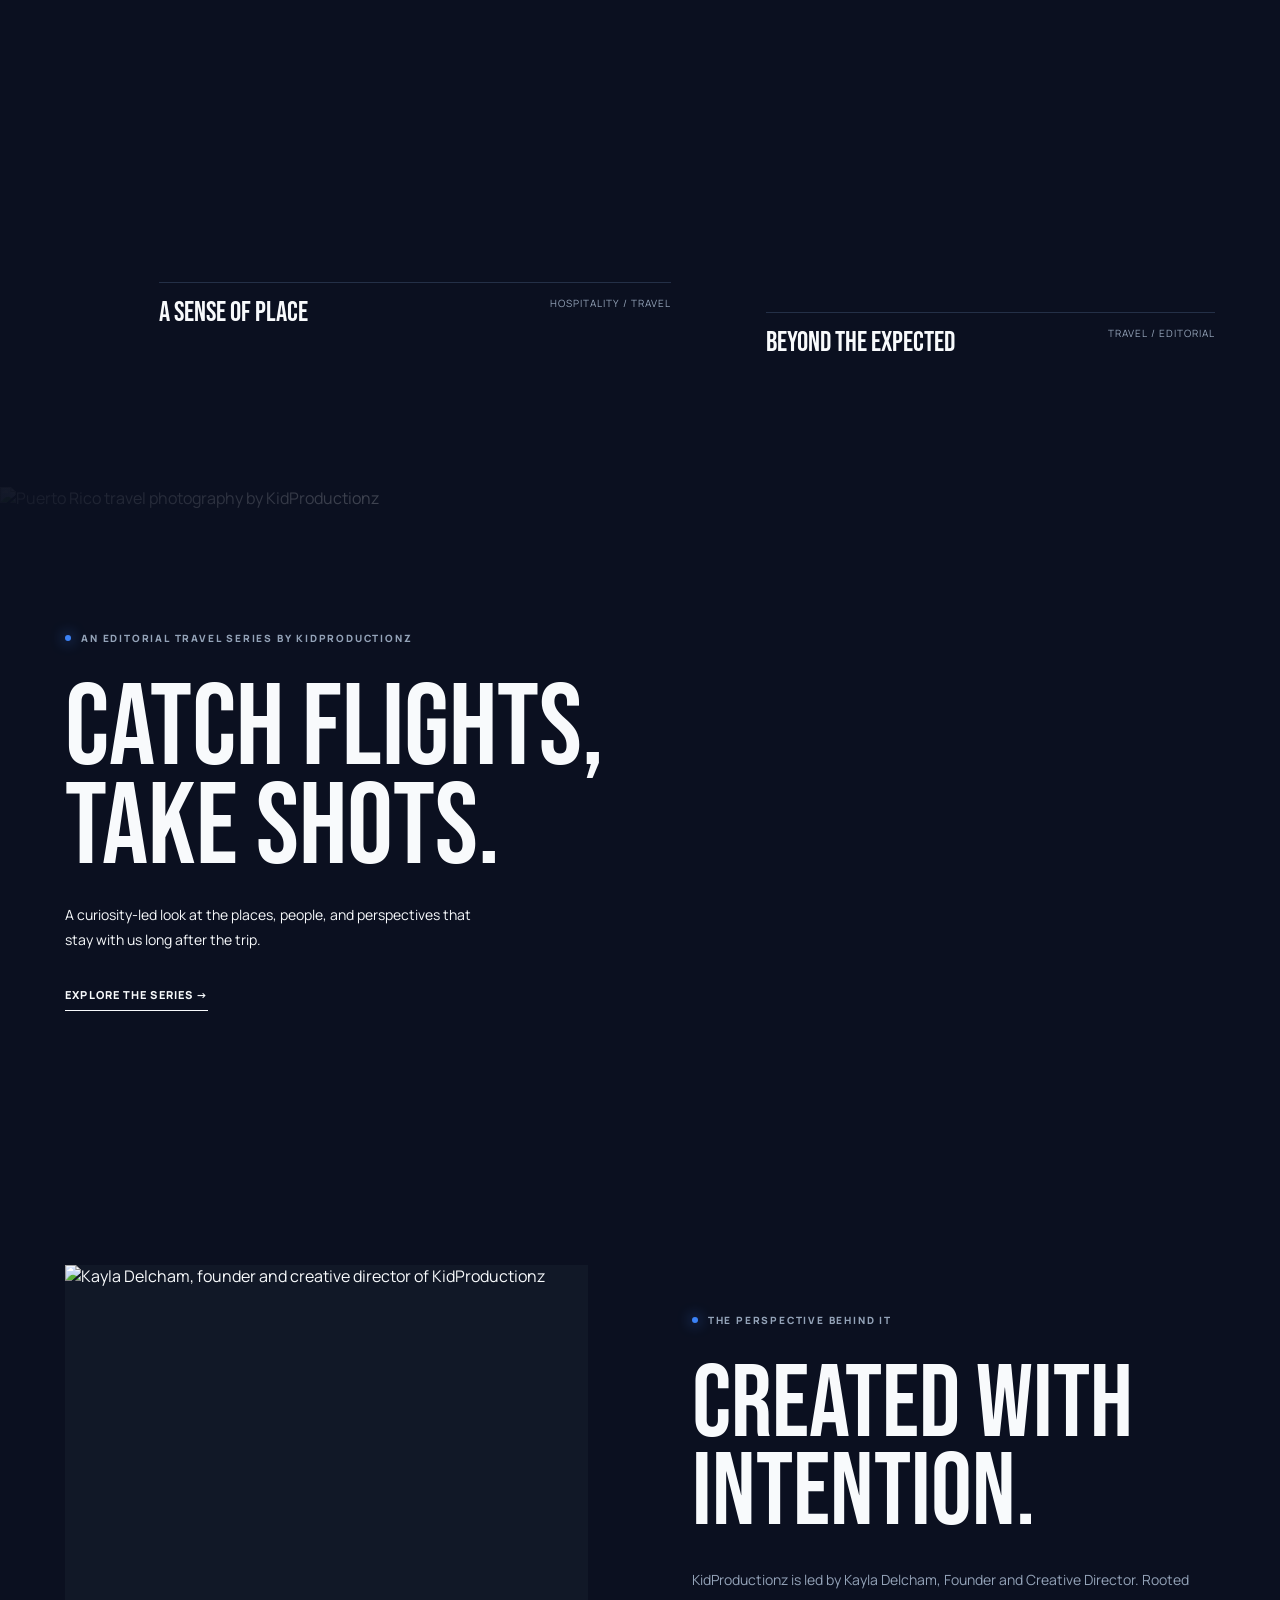
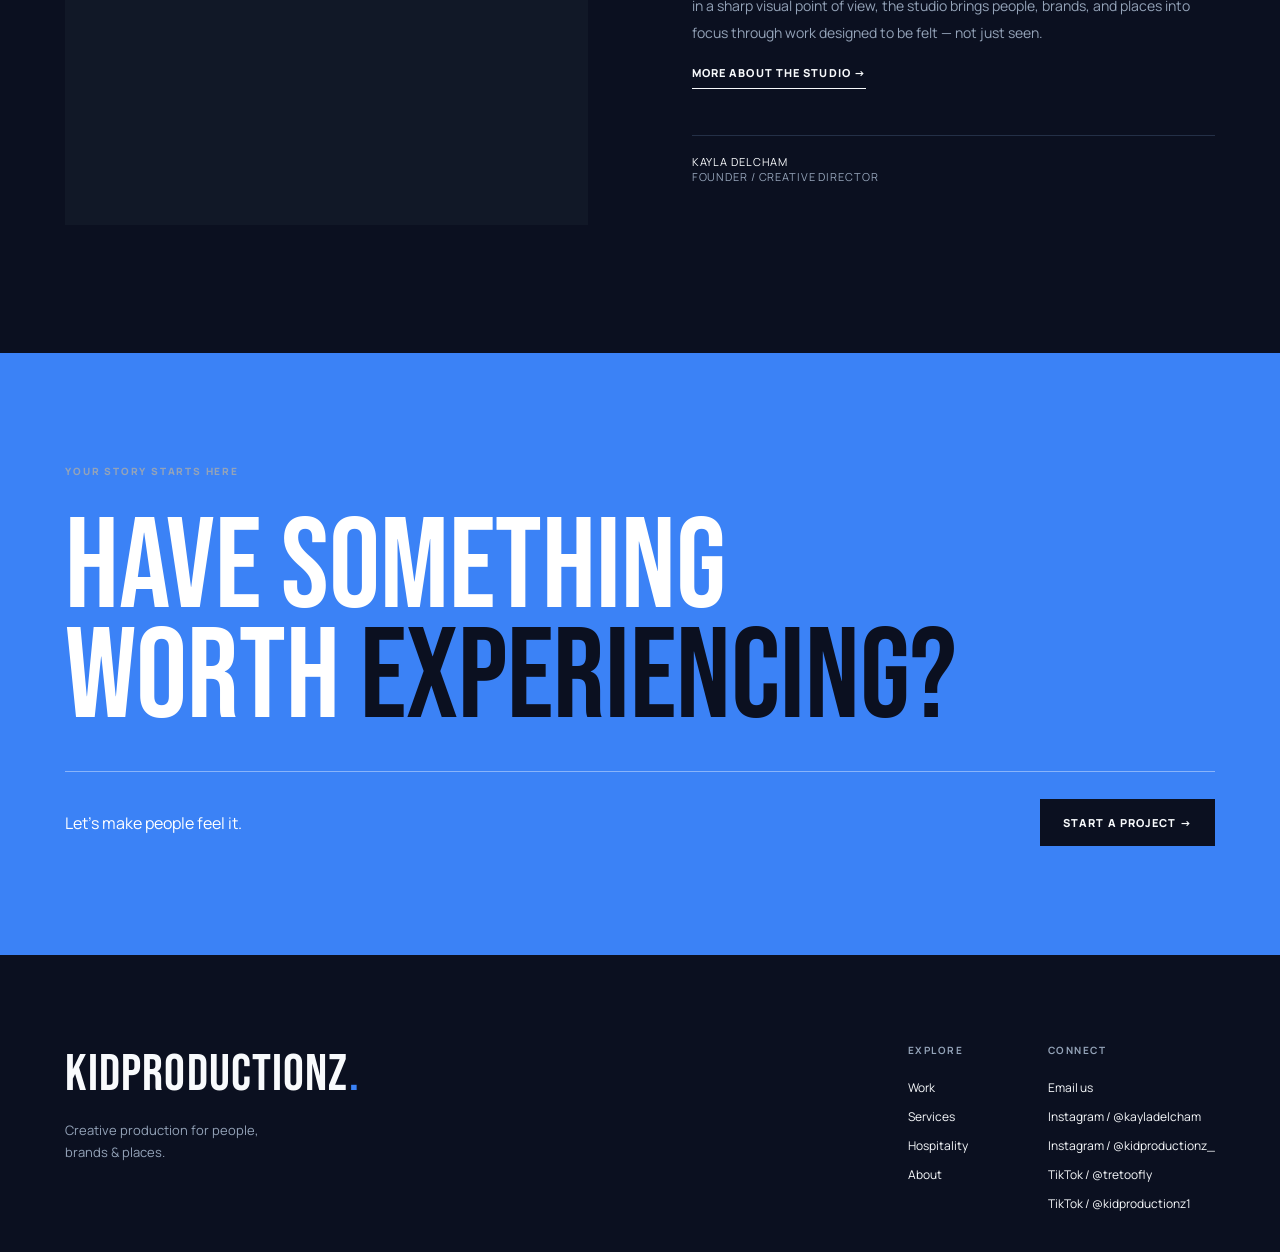
==== commit be3fb29c: "Use founder portrait as homepage hero" ====
--- a/index.html
+++ b/index.html
@@ -25,7 +25,7 @@
 
   <main>
     <section class="hero">
-      <img class="hero-image" src="assets/tree-portrait.webp" alt="KidProductionz portrait photography" style="object-position:center 38%" />
+      <img class="hero-image" src="assets/founder-camera.webp" alt="Kayla Delcham, founder and creative director of KidProductionz" style="object-position:center 32%" />
       <div class="hero-content">
         <span class="eyebrow"><span class="blue-dot"></span>A creative production company</span>
         <h1>CREATIVE<br>PRODUCTION<br>FOR PEOPLE,<br><span>BRANDS & PLACES.</span></h1>
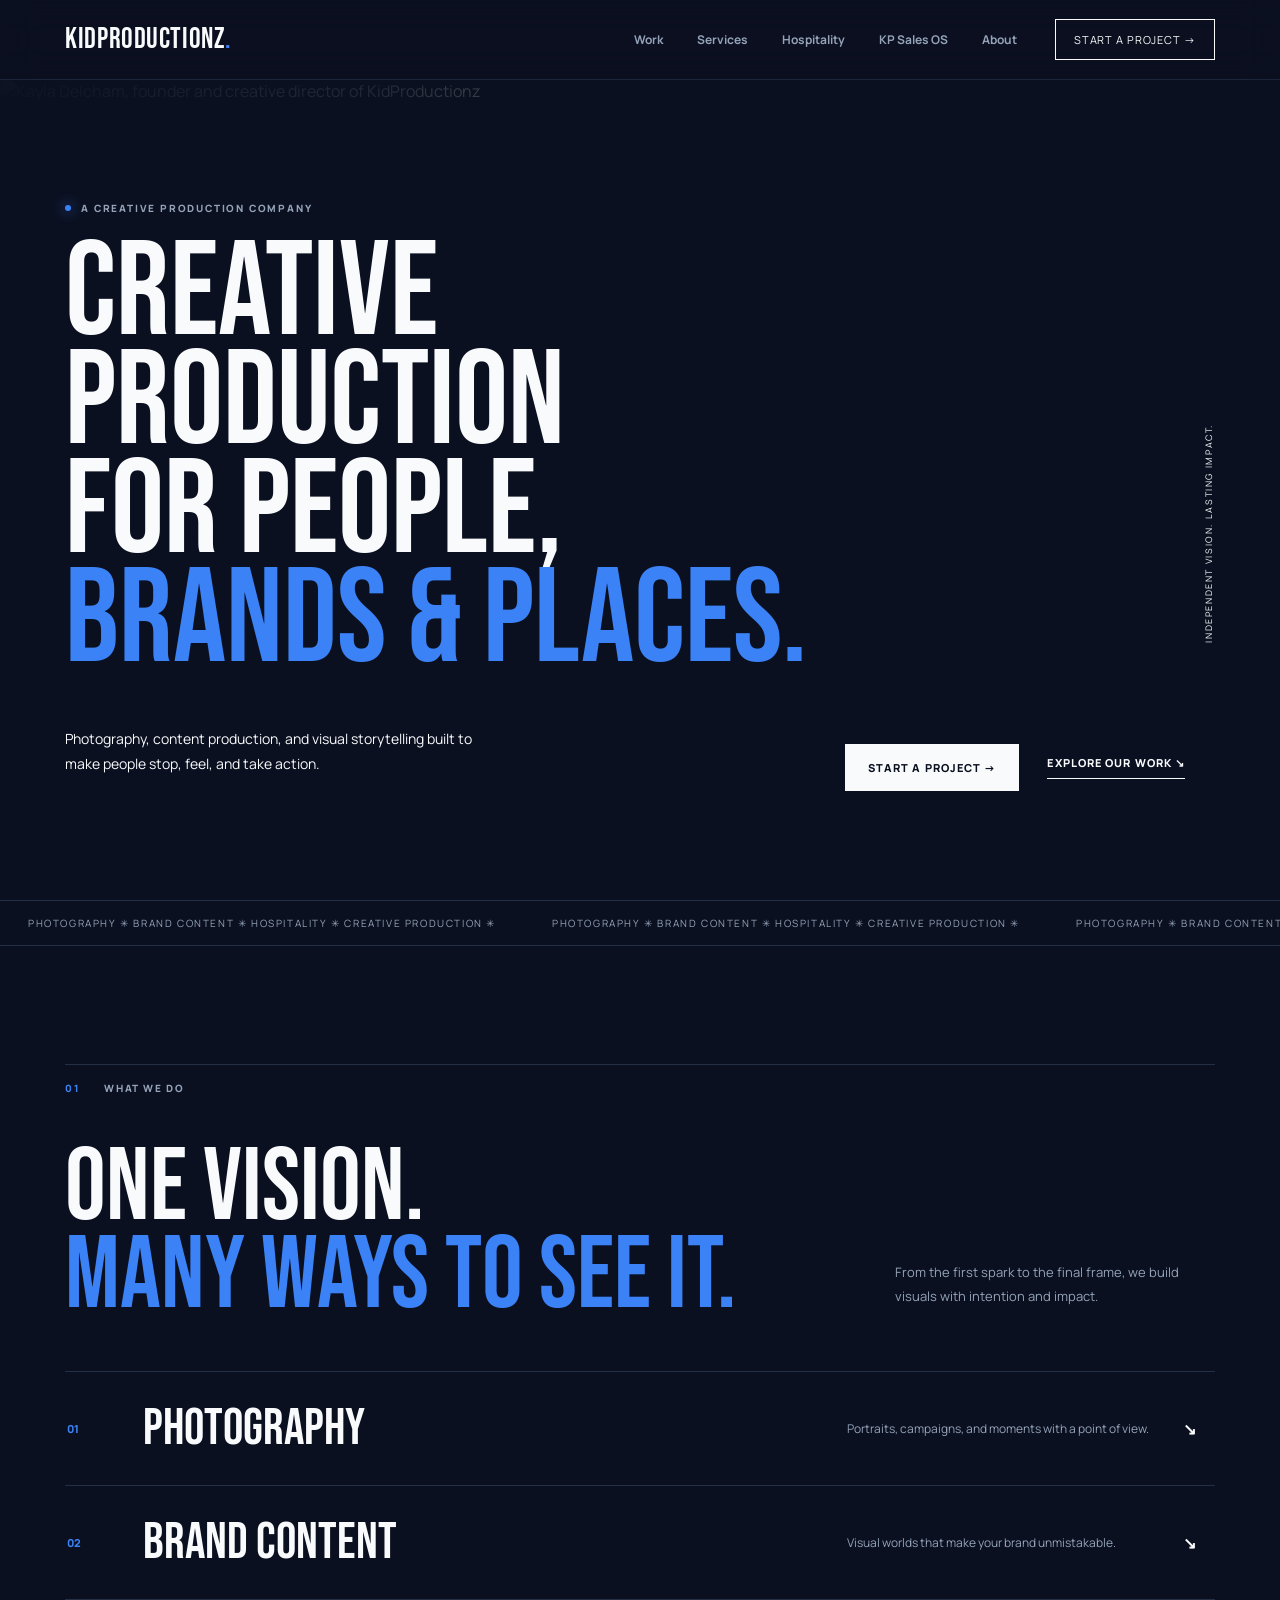
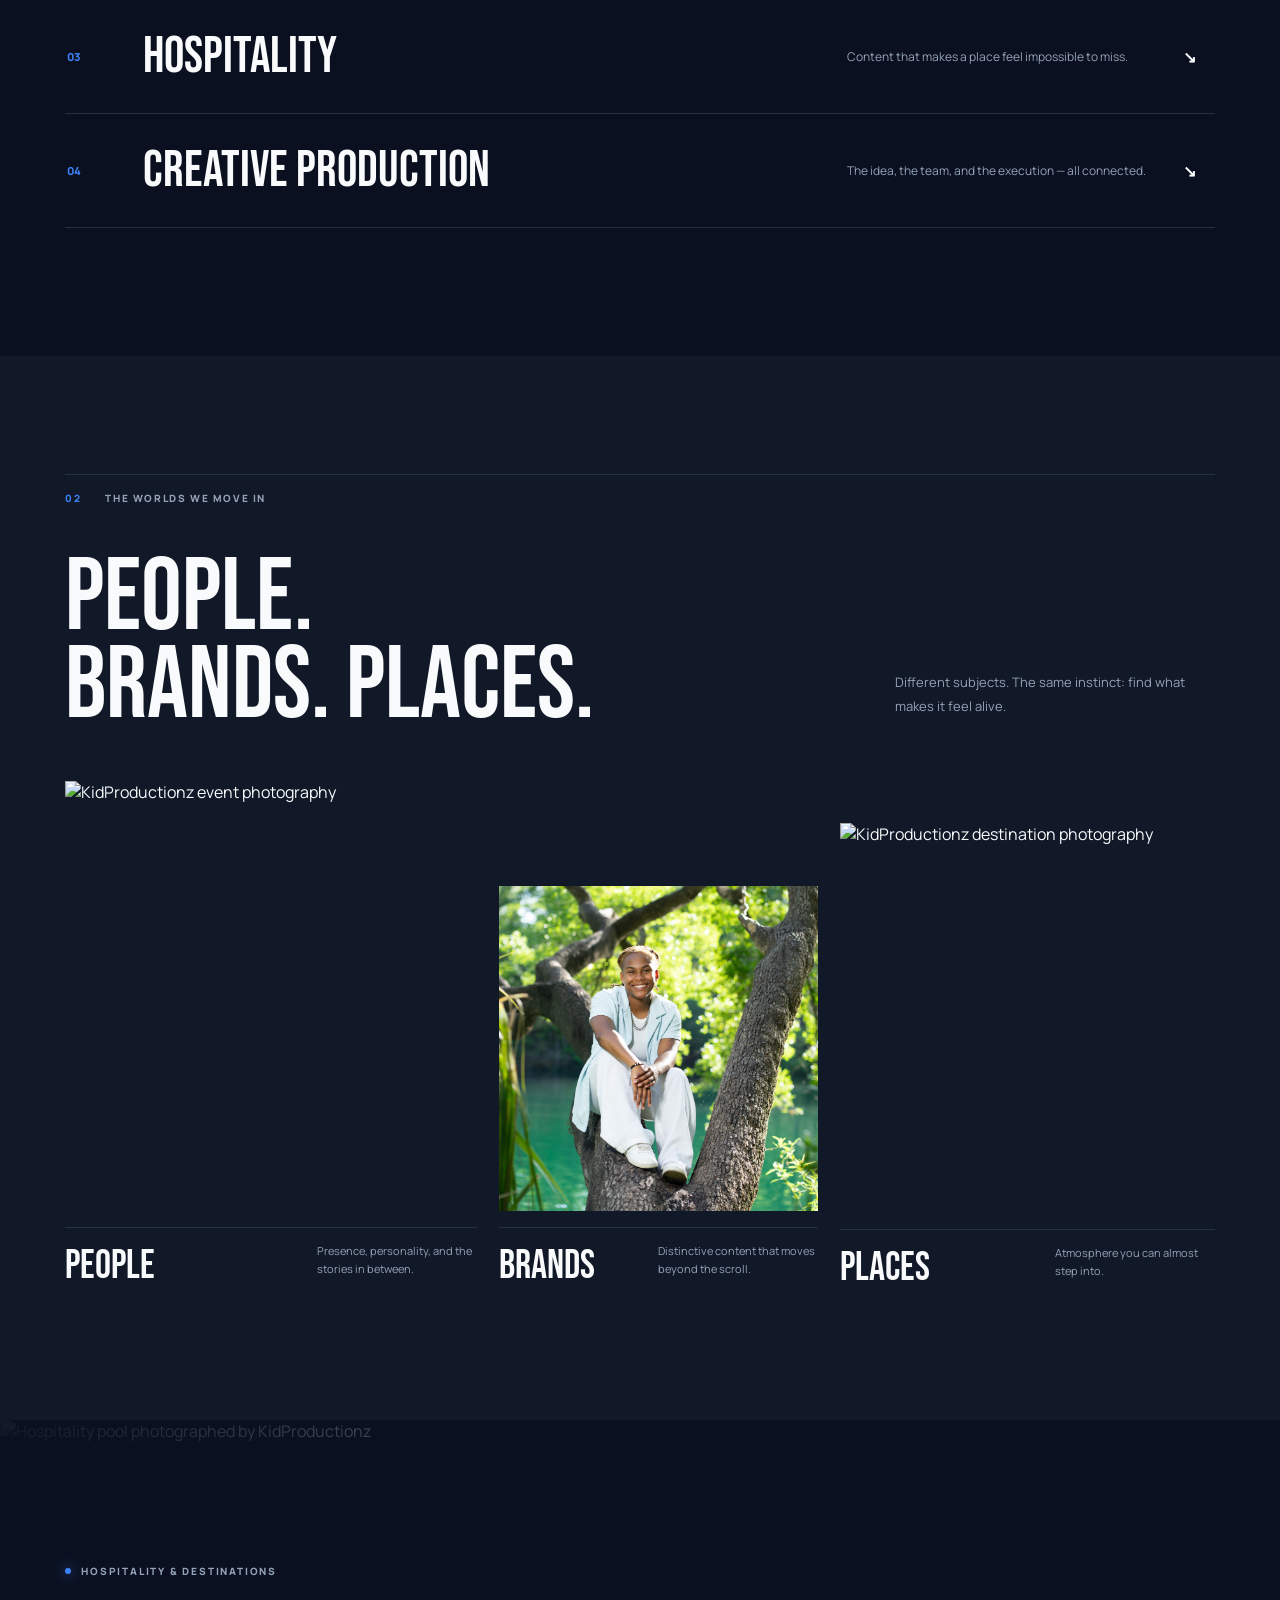
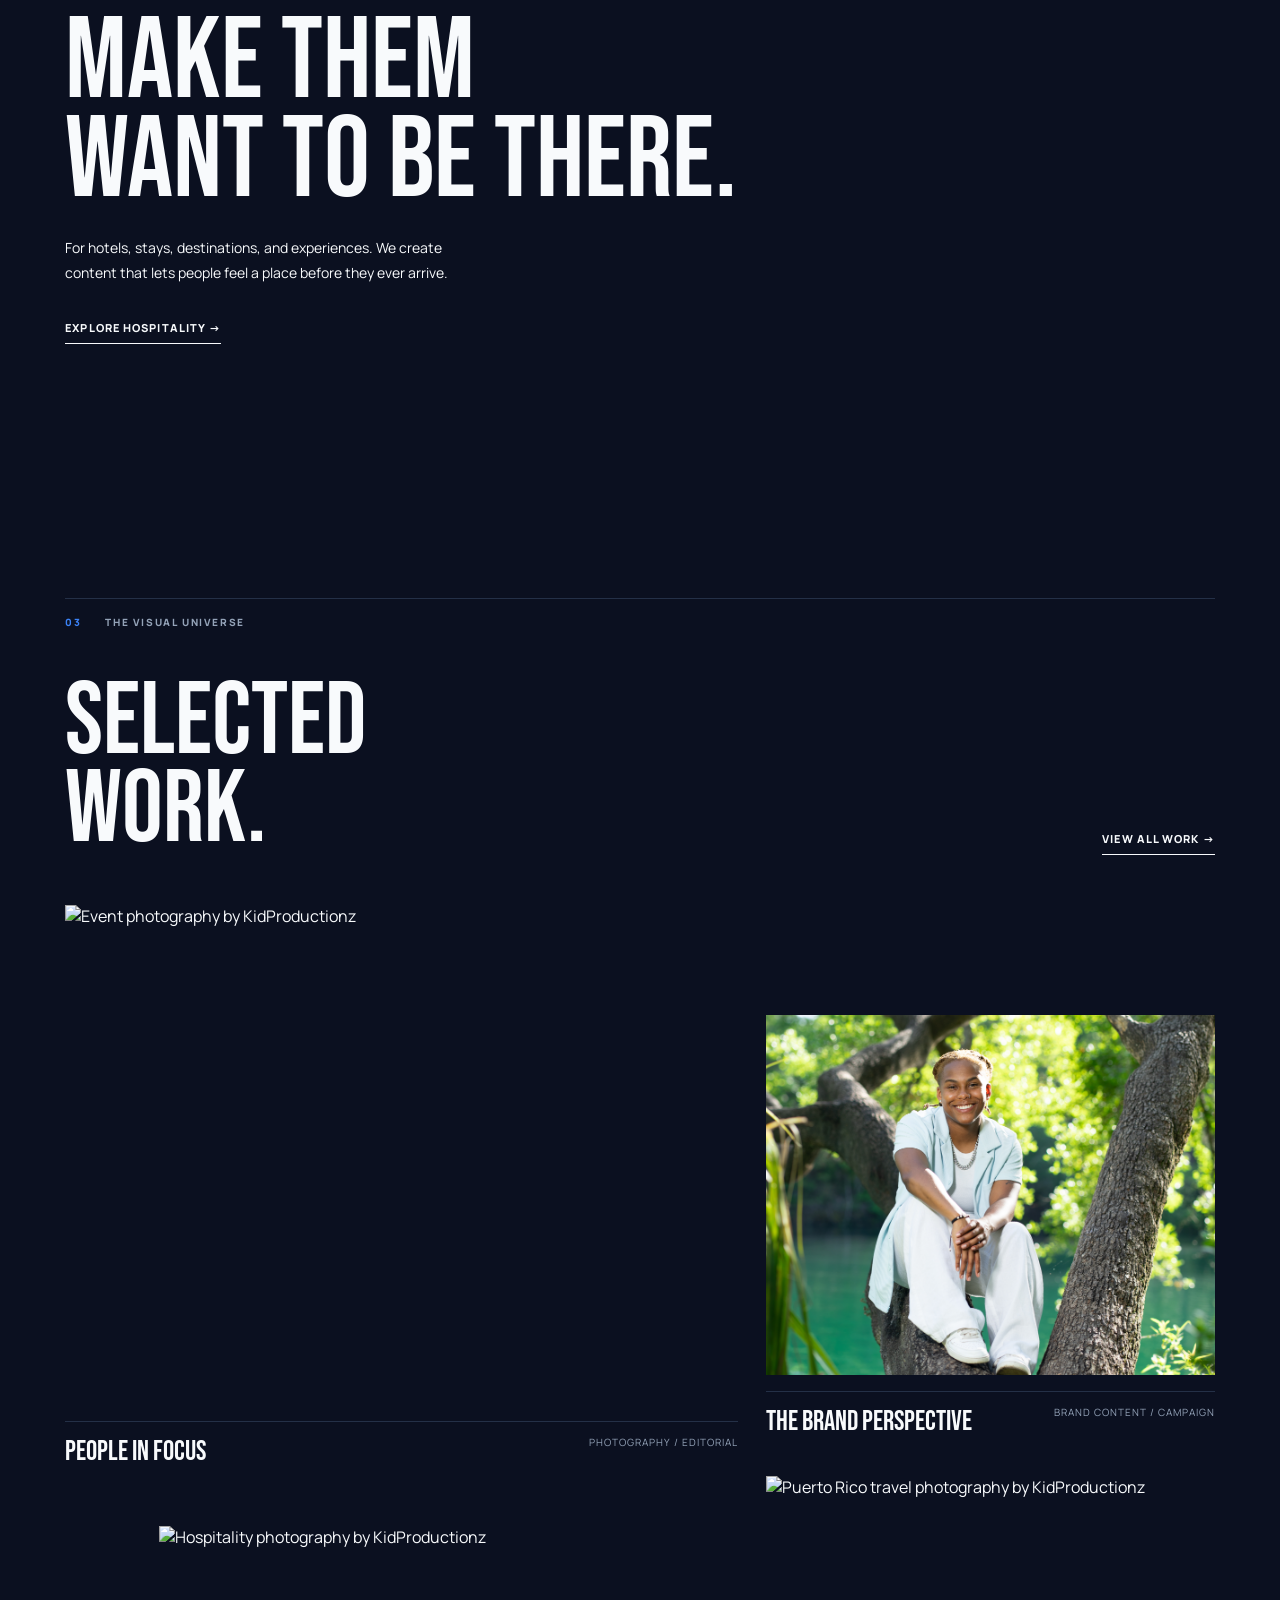
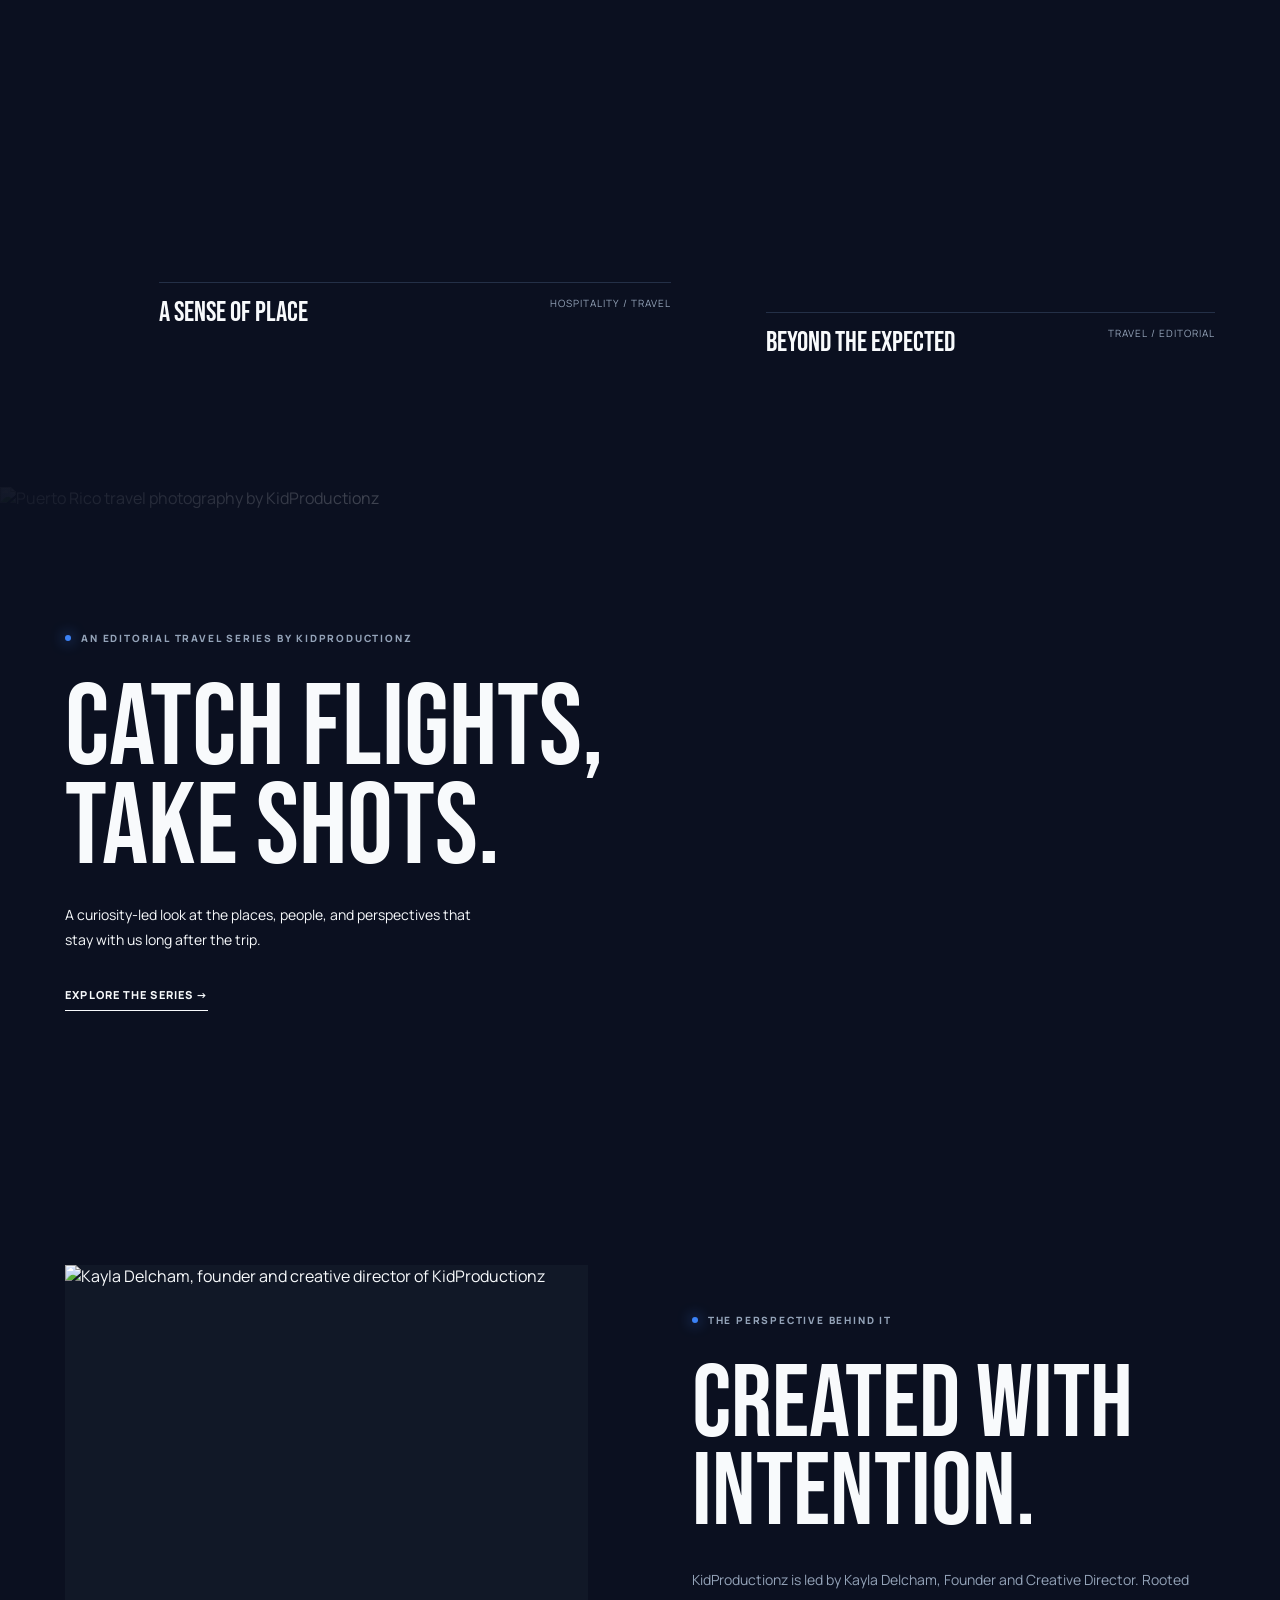
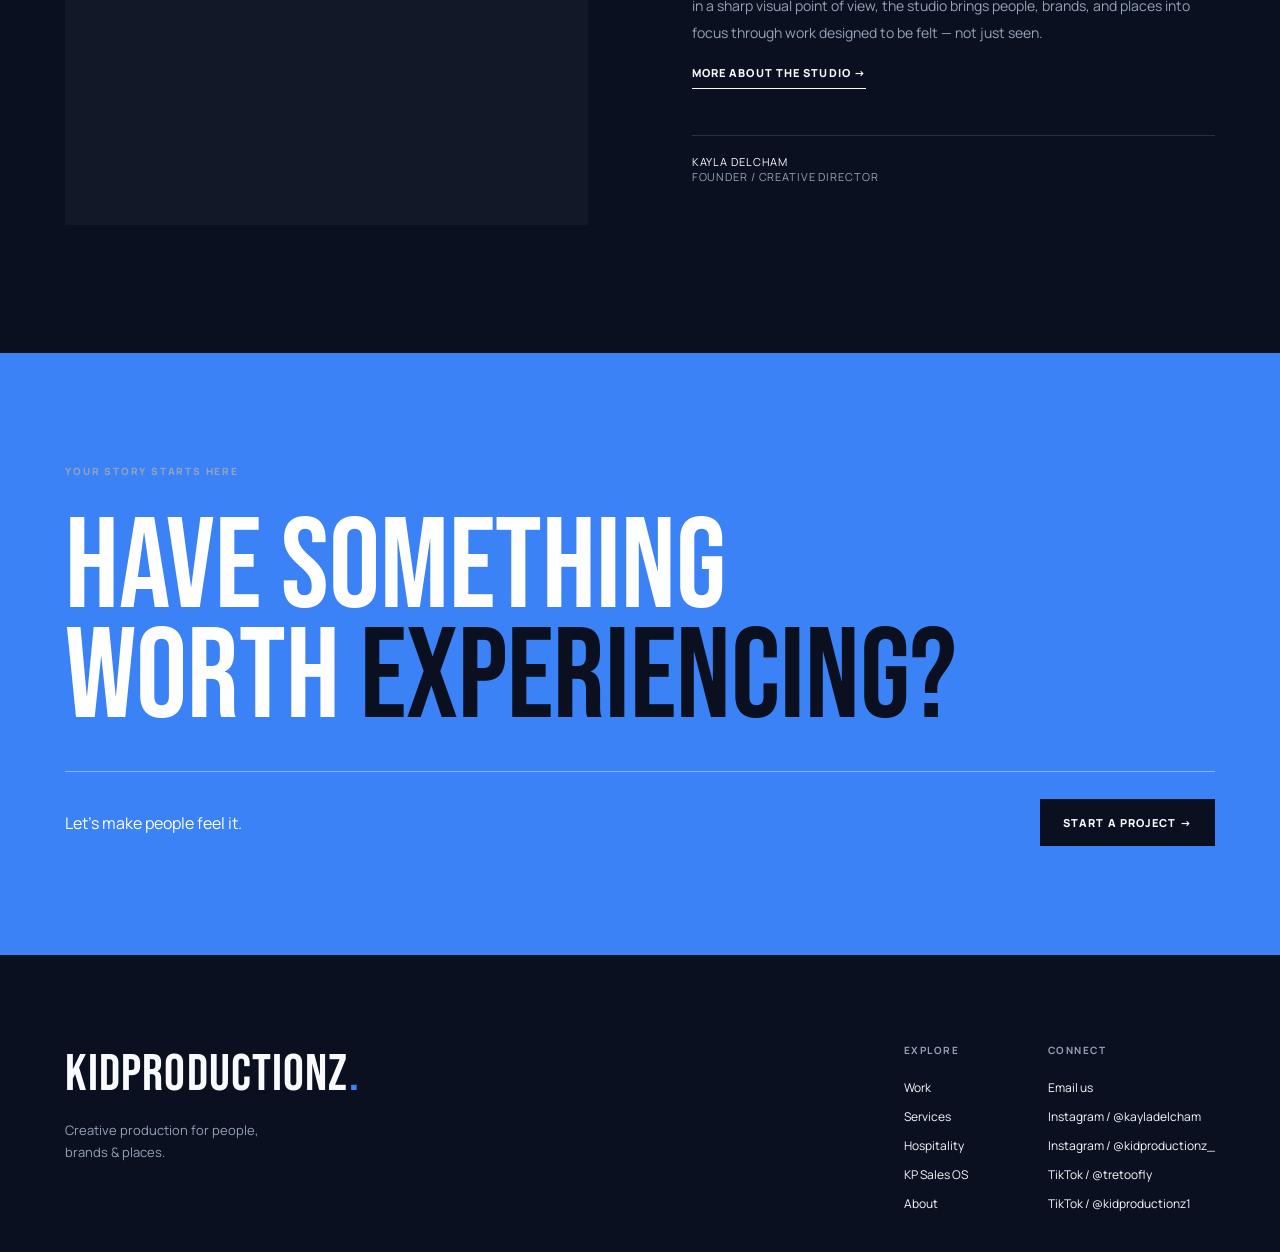
==== commit a0d6decb: "Add all landing pages to site header" ====
--- a/index.html
+++ b/index.html
@@ -9,18 +9,19 @@
   <link rel="preconnect" href="https://fonts.gstatic.com" crossorigin>
   <link href="https://fonts.googleapis.com/css2?family=Bebas+Neue&family=Manrope:wght@400;500;600;700;800&display=swap" rel="stylesheet">
   <link rel="stylesheet" href="styles.css" />
+  <link rel="stylesheet" href="home-mobile.css" />
 </head>
 <body>
   <header class="site-header">
     <a class="wordmark" href="./">KID<span>PRODUCTIONZ</span><i>.</i></a>
     <nav class="desktop-nav">
-      <a href="work/">Work</a><a href="services/">Services</a><a href="hospitality/">Hospitality</a><a href="about/">About</a>
+      <a href="work/">Work</a><a href="services/">Services</a><a href="hospitality/">Hospitality</a><a href="sales-os/">KP Sales OS</a><a href="about/">About</a>
     </nav>
     <a class="header-cta" href="start-project/">Start a Project <span>→</span></a>
     <button class="menu-toggle" aria-label="Open navigation">☰</button>
   </header>
   <nav class="mobile-nav" hidden>
-    <a href="work/">Work</a><a href="services/">Services</a><a href="hospitality/">Hospitality</a><a href="about/">About</a><a href="start-project/">Start a Project</a>
+    <a href="work/">Work</a><a href="services/">Services</a><a href="hospitality/">Hospitality</a><a href="sales-os/">KP Sales OS</a><a href="about/">About</a><a href="start-project/">Start a Project</a>
   </nav>
 
   <main>
@@ -96,7 +97,7 @@
     <section class="project-cta"><div class="content-wrap"><span class="eyebrow">Your story starts here</span><h2>HAVE SOMETHING<br>WORTH <em>EXPERIENCING?</em></h2><div class="cta-bottom"><p>Let’s make people feel it.</p><a class="button dark" href="start-project/">Start a Project →</a></div></div></section>
   </main>
 
-  <footer class="site-footer content-wrap"><div><a class="footer-wordmark" href="./">KIDPRODUCTIONZ<span>.</span></a><p>Creative production for people,<br>brands & places.</p></div><div class="footer-links"><div><b>Explore</b><a href="work/">Work</a><a href="services/">Services</a><a href="hospitality/">Hospitality</a><a href="about/">About</a></div><div><b>Connect</b><a href="mailto:kid.productionz1@gmail.com">Email us</a><a href="https://instagram.com/kayladelcham">Instagram / @kayladelcham</a><a href="https://instagram.com/kidproductionz_">Instagram / @kidproductionz_</a><a href="https://tiktok.com/@tretoofly">TikTok / @tretoofly</a><a href="https://tiktok.com/@kidproductionz1">TikTok / @kidproductionz1</a></div></div></footer>
+  <footer class="site-footer content-wrap"><div><a class="footer-wordmark" href="./">KIDPRODUCTIONZ<span>.</span></a><p>Creative production for people,<br>brands & places.</p></div><div class="footer-links"><div><b>Explore</b><a href="work/">Work</a><a href="services/">Services</a><a href="hospitality/">Hospitality</a><a href="sales-os/">KP Sales OS</a><a href="about/">About</a></div><div><b>Connect</b><a href="mailto:kid.productionz1@gmail.com">Email us</a><a href="https://instagram.com/kayladelcham">Instagram / @kayladelcham</a><a href="https://instagram.com/kidproductionz_">Instagram / @kidproductionz_</a><a href="https://tiktok.com/@tretoofly">TikTok / @tretoofly</a><a href="https://tiktok.com/@kidproductionz1">TikTok / @kidproductionz1</a></div></div></footer>
   <script src="script.js"></script>
 </body>
 </html>
--- a/home-mobile.css
+++ b/home-mobile.css
@@ -0,0 +1,23 @@
+@media (max-width:640px){
+  .stories .content-wrap{padding-left:6%;padding-right:6%}
+  .stories .section-lead{margin-bottom:38px}
+  .stories .story-grid{display:grid;grid-template-columns:1fr;gap:42px}
+  .stories .story-grid article,
+  .stories .story-grid article:nth-child(2),
+  .stories .story-grid article:nth-child(3){width:100%;margin:0;grid-column:auto;justify-self:stretch}
+  .stories .story-grid img,
+  .stories .story-grid article:nth-child(2) img,
+  .stories .story-grid article:nth-child(3) img{width:100%;height:auto;aspect-ratio:4/5;object-fit:cover}
+  .stories .story-grid article:nth-child(1) img{object-position:center 40%}
+  .stories .story-grid article:nth-child(2) img{object-position:center 32%}
+  .stories .story-grid article:nth-child(3) img{aspect-ratio:4/3;object-position:center 44%}
+  .stories .story-caption{display:grid;grid-template-columns:minmax(0,1fr) minmax(130px,42%);gap:18px;align-items:start;margin-top:12px;padding-top:14px}
+  .stories .story-caption h3{font-size:46px;line-height:.9}
+  .stories .story-caption p{max-width:none;font-size:12px;line-height:1.65}
+}
+
+@media (max-width:390px){
+  .stories .story-grid{gap:36px}
+  .stories .story-caption{grid-template-columns:1fr;gap:8px}
+  .stories .story-caption p{max-width:260px}
+}
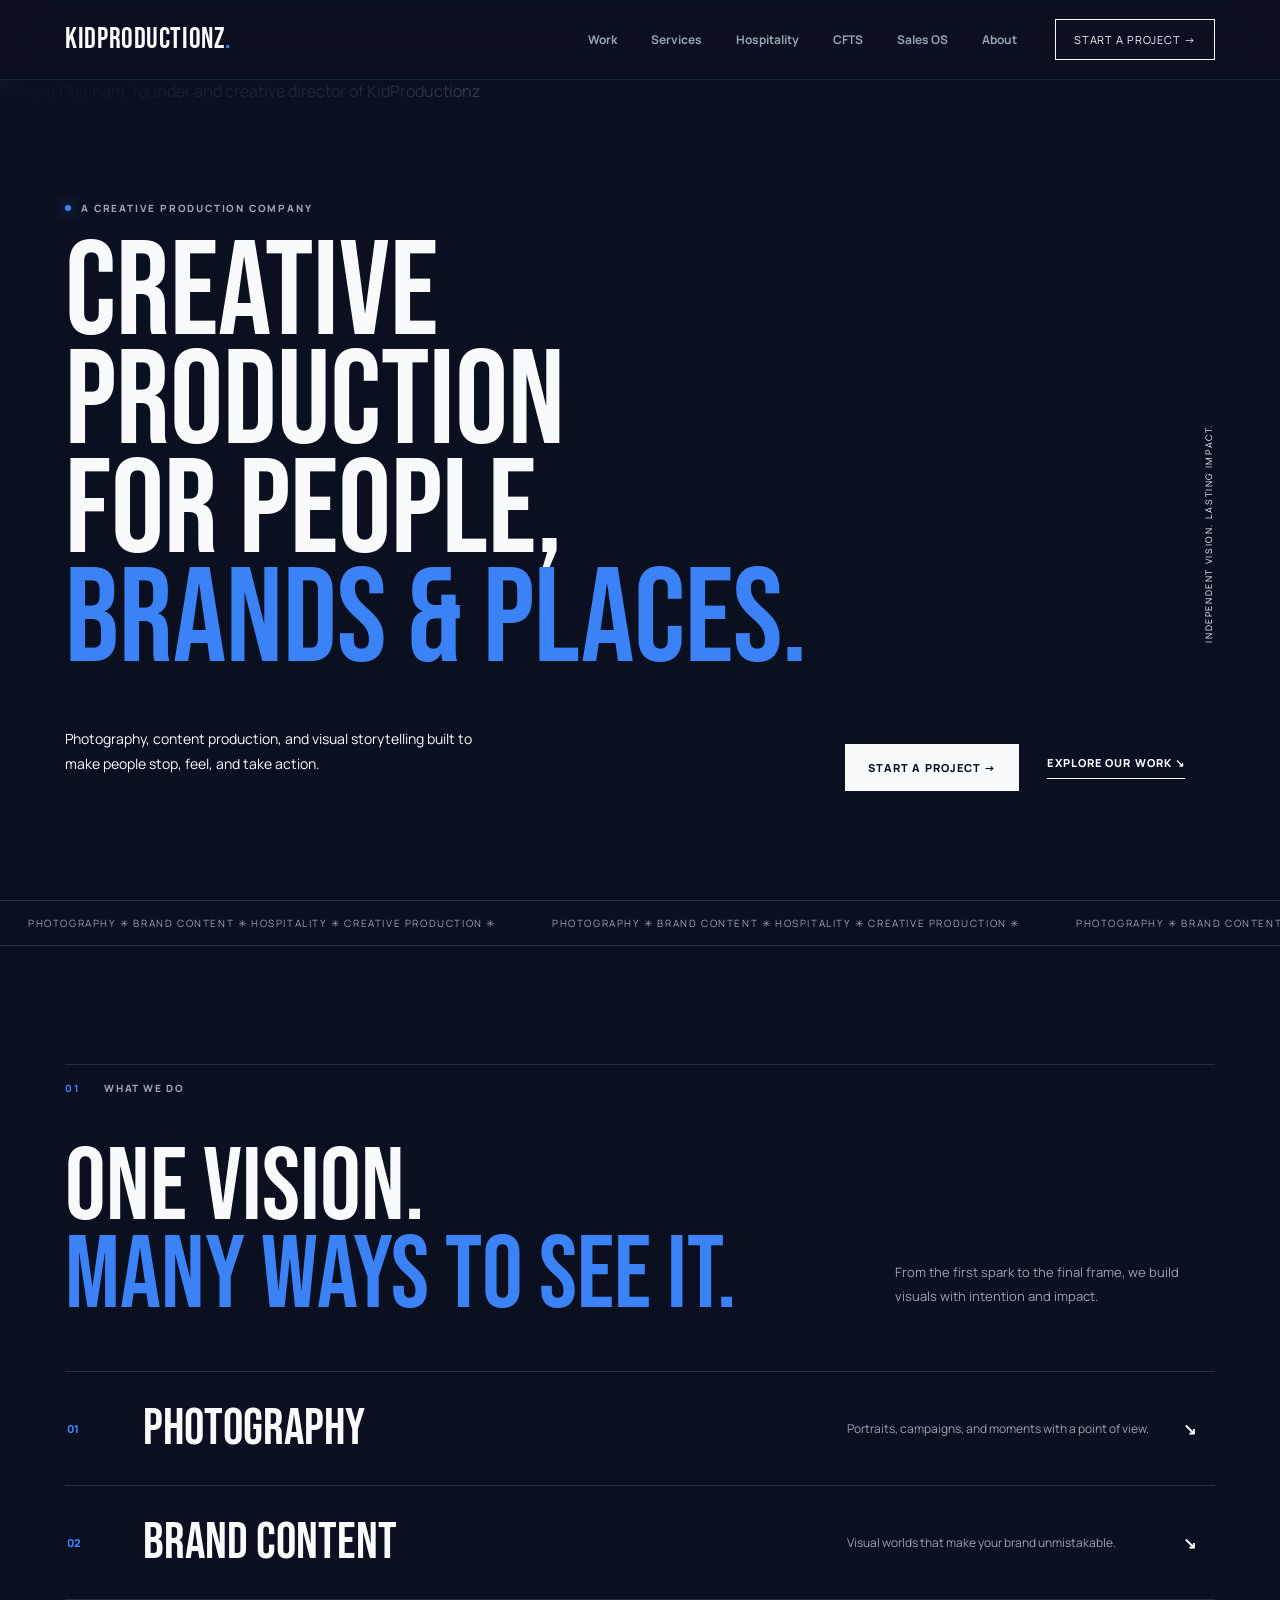
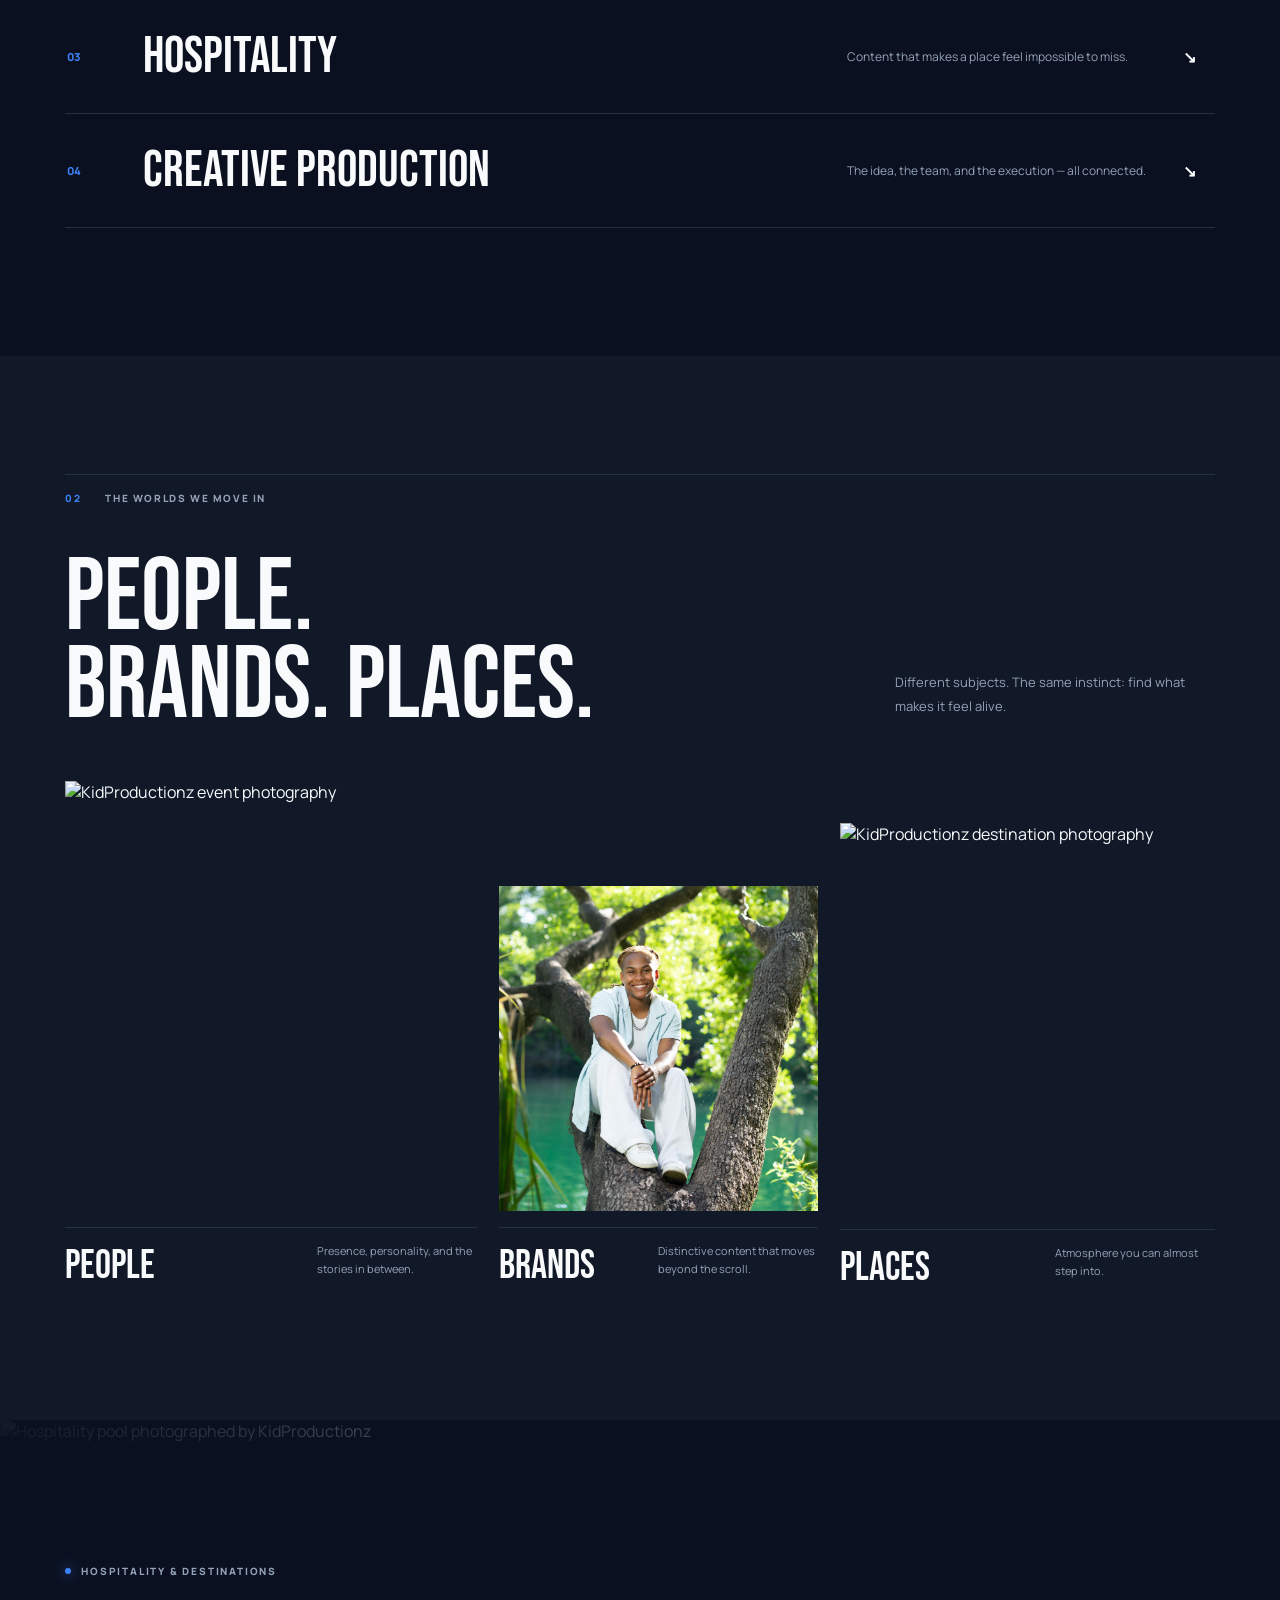
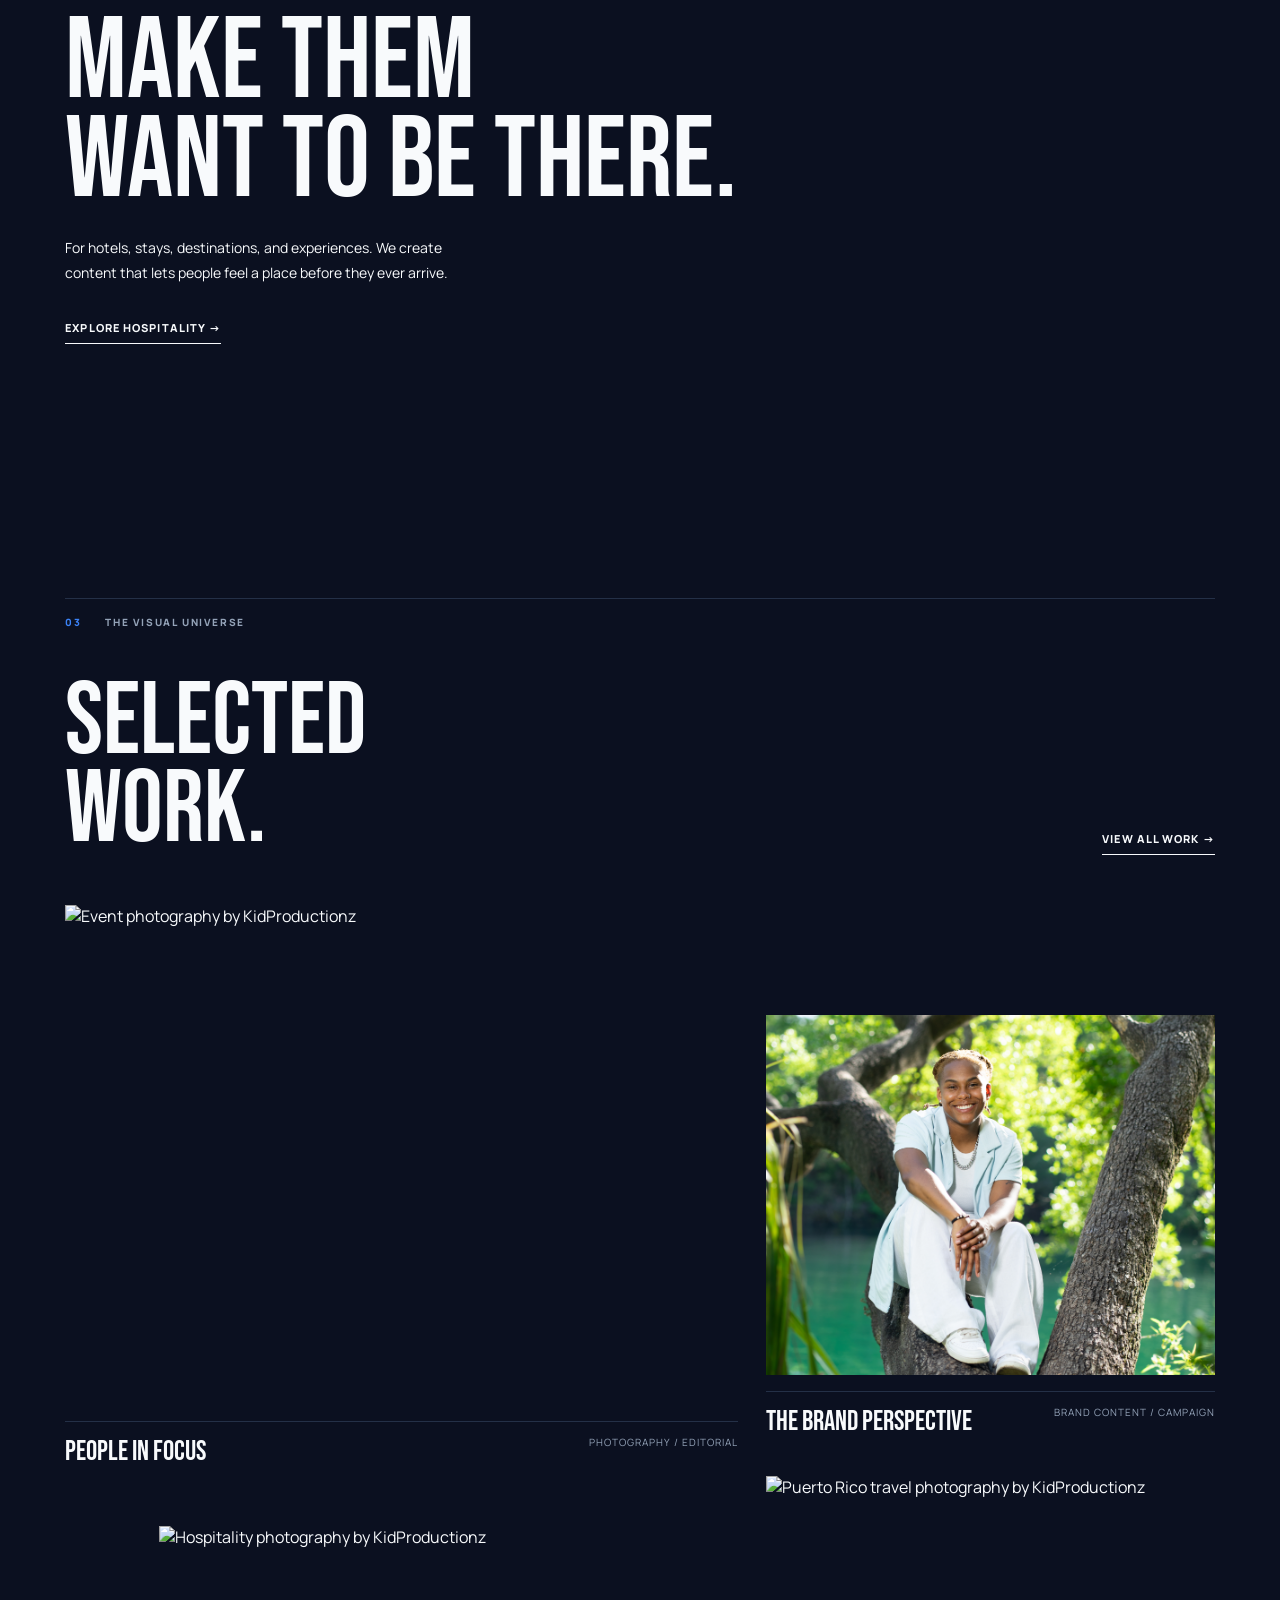
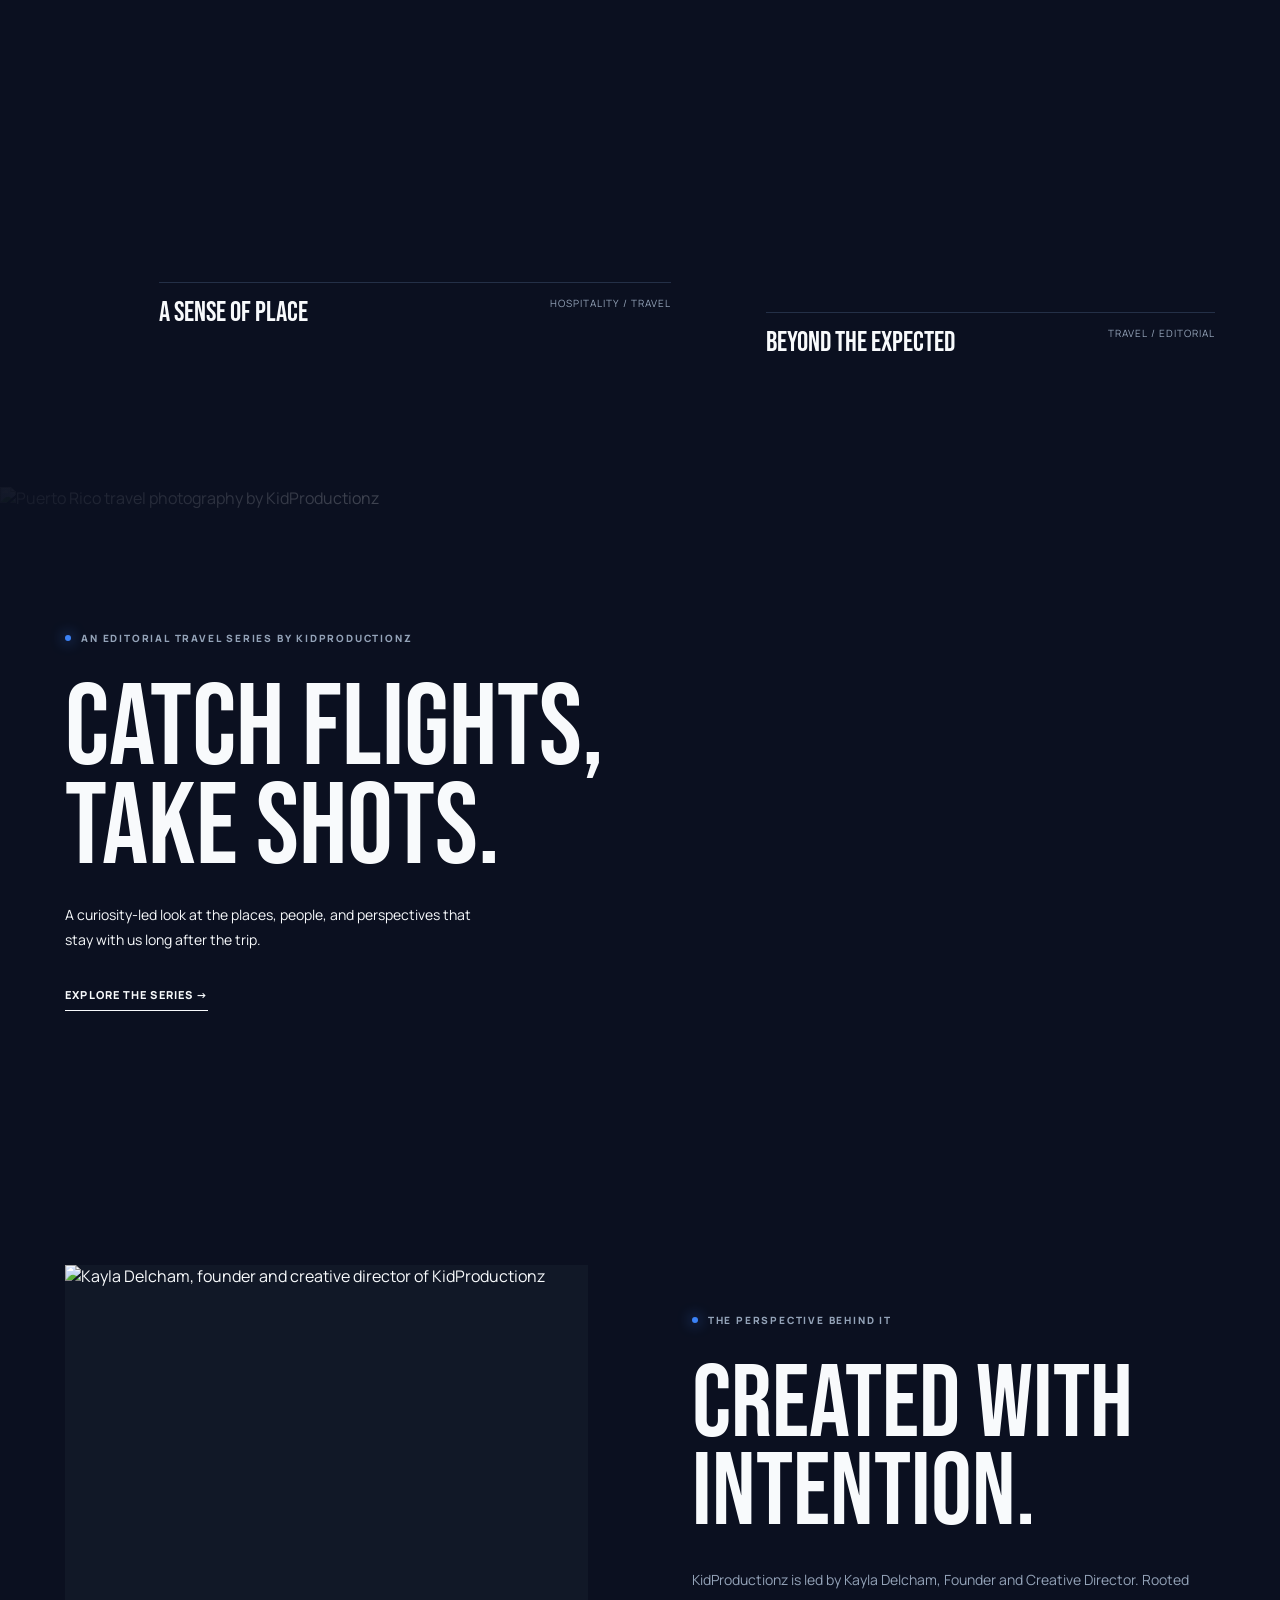
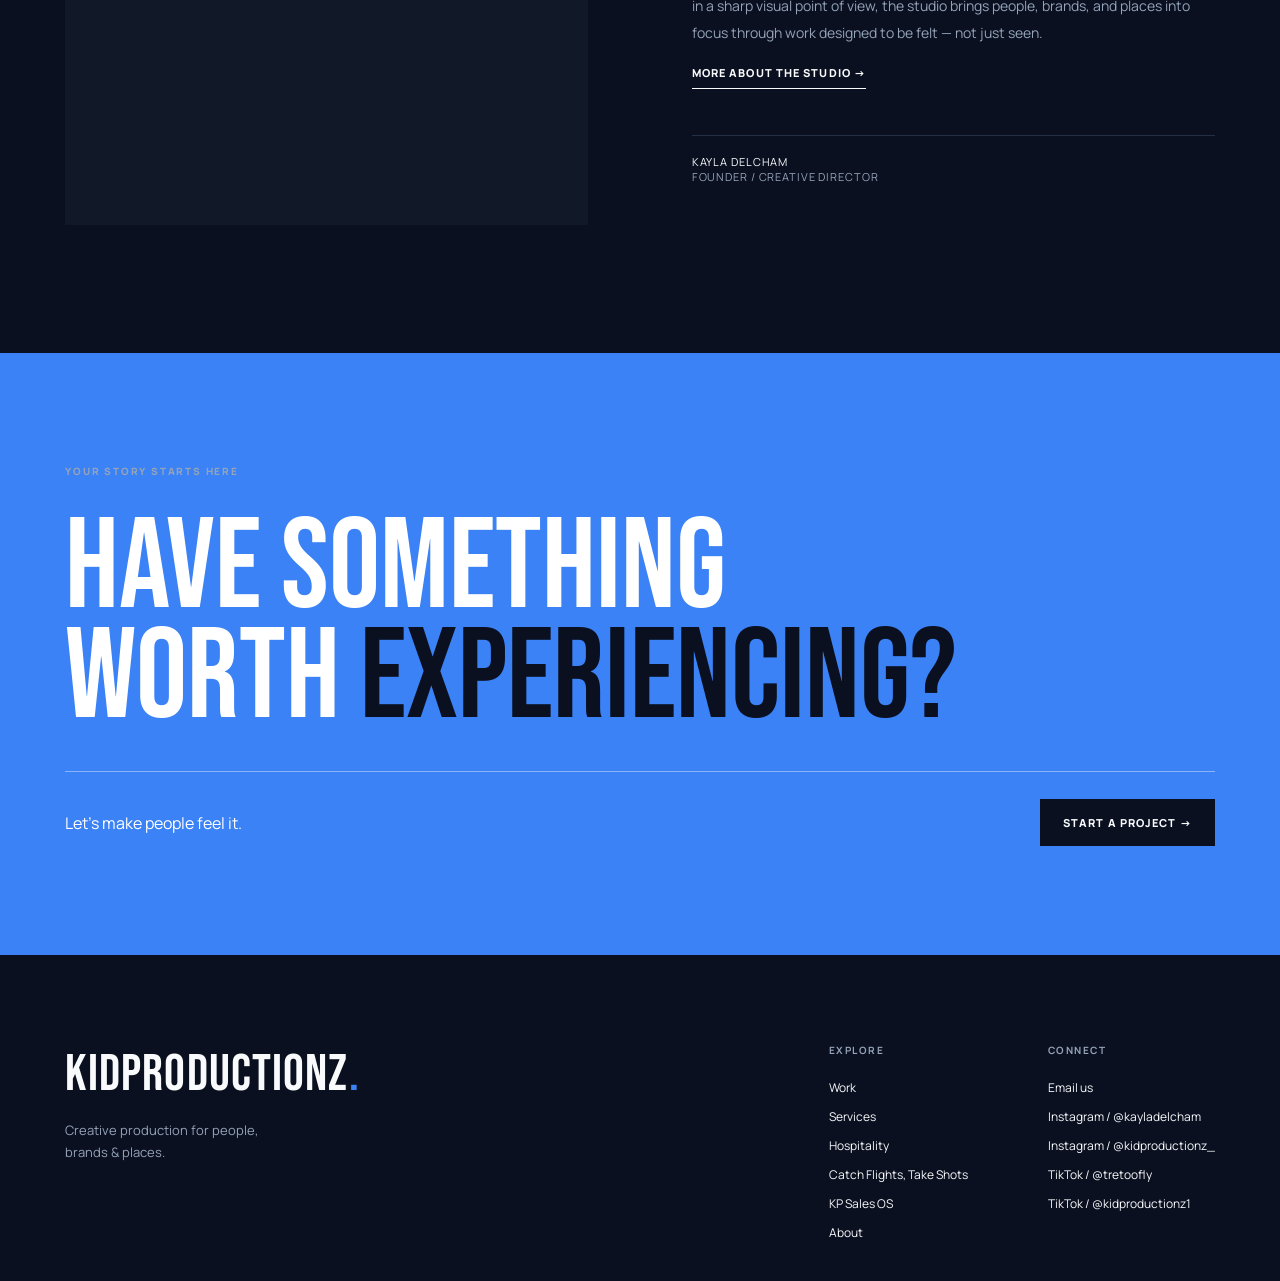
==== commit 79162e03: "Add CFTS landing page across homepage navigation" ====
--- a/index.html
+++ b/index.html
@@ -15,13 +15,13 @@
   <header class="site-header">
     <a class="wordmark" href="./">KID<span>PRODUCTIONZ</span><i>.</i></a>
     <nav class="desktop-nav">
-      <a href="work/">Work</a><a href="services/">Services</a><a href="hospitality/">Hospitality</a><a href="sales-os/">KP Sales OS</a><a href="about/">About</a>
+      <a href="work/">Work</a><a href="services/">Services</a><a href="hospitality/">Hospitality</a><a href="catch-flights-take-shots/">CFTS</a><a href="sales-os/">Sales OS</a><a href="about/">About</a>
     </nav>
     <a class="header-cta" href="start-project/">Start a Project <span>→</span></a>
     <button class="menu-toggle" aria-label="Open navigation">☰</button>
   </header>
   <nav class="mobile-nav" hidden>
-    <a href="work/">Work</a><a href="services/">Services</a><a href="hospitality/">Hospitality</a><a href="sales-os/">KP Sales OS</a><a href="about/">About</a><a href="start-project/">Start a Project</a>
+    <a href="work/">Work</a><a href="services/">Services</a><a href="hospitality/">Hospitality</a><a href="catch-flights-take-shots/">Catch Flights, Take Shots</a><a href="sales-os/">KP Sales OS</a><a href="about/">About</a><a href="start-project/">Start a Project</a>
   </nav>
 
   <main>
@@ -86,7 +86,7 @@
     <section class="feature flights-feature">
       <img src="assets/puerto-rico-sign.webp" alt="Puerto Rico travel photography by KidProductionz" style="object-position:center 48%">
       <div class="feature-overlay"></div>
-      <div class="feature-content content-wrap"><span class="eyebrow"><span class="blue-dot"></span>An editorial travel series by KidProductionz</span><h2>CATCH FLIGHTS,<br>TAKE SHOTS.</h2><p>A curiosity-led look at the places, people, and perspectives that stay with us long after the trip.</p><a class="text-link" href="work/">Explore the series →</a></div>
+      <div class="feature-content content-wrap"><span class="eyebrow"><span class="blue-dot"></span>An editorial travel series by KidProductionz</span><h2>CATCH FLIGHTS,<br>TAKE SHOTS.</h2><p>A curiosity-led look at the places, people, and perspectives that stay with us long after the trip.</p><a class="text-link" href="catch-flights-take-shots/">Explore the series →</a></div>
     </section>
 
     <section class="founder section content-wrap">
@@ -97,7 +97,7 @@
     <section class="project-cta"><div class="content-wrap"><span class="eyebrow">Your story starts here</span><h2>HAVE SOMETHING<br>WORTH <em>EXPERIENCING?</em></h2><div class="cta-bottom"><p>Let’s make people feel it.</p><a class="button dark" href="start-project/">Start a Project →</a></div></div></section>
   </main>
 
-  <footer class="site-footer content-wrap"><div><a class="footer-wordmark" href="./">KIDPRODUCTIONZ<span>.</span></a><p>Creative production for people,<br>brands & places.</p></div><div class="footer-links"><div><b>Explore</b><a href="work/">Work</a><a href="services/">Services</a><a href="hospitality/">Hospitality</a><a href="sales-os/">KP Sales OS</a><a href="about/">About</a></div><div><b>Connect</b><a href="mailto:kid.productionz1@gmail.com">Email us</a><a href="https://instagram.com/kayladelcham">Instagram / @kayladelcham</a><a href="https://instagram.com/kidproductionz_">Instagram / @kidproductionz_</a><a href="https://tiktok.com/@tretoofly">TikTok / @tretoofly</a><a href="https://tiktok.com/@kidproductionz1">TikTok / @kidproductionz1</a></div></div></footer>
+  <footer class="site-footer content-wrap"><div><a class="footer-wordmark" href="./">KIDPRODUCTIONZ<span>.</span></a><p>Creative production for people,<br>brands & places.</p></div><div class="footer-links"><div><b>Explore</b><a href="work/">Work</a><a href="services/">Services</a><a href="hospitality/">Hospitality</a><a href="catch-flights-take-shots/">Catch Flights, Take Shots</a><a href="sales-os/">KP Sales OS</a><a href="about/">About</a></div><div><b>Connect</b><a href="mailto:kid.productionz1@gmail.com">Email us</a><a href="https://instagram.com/kayladelcham">Instagram / @kayladelcham</a><a href="https://instagram.com/kidproductionz_">Instagram / @kidproductionz_</a><a href="https://tiktok.com/@tretoofly">TikTok / @tretoofly</a><a href="https://tiktok.com/@kidproductionz1">TikTok / @kidproductionz1</a></div></div></footer>
   <script src="script.js"></script>
 </body>
 </html>
